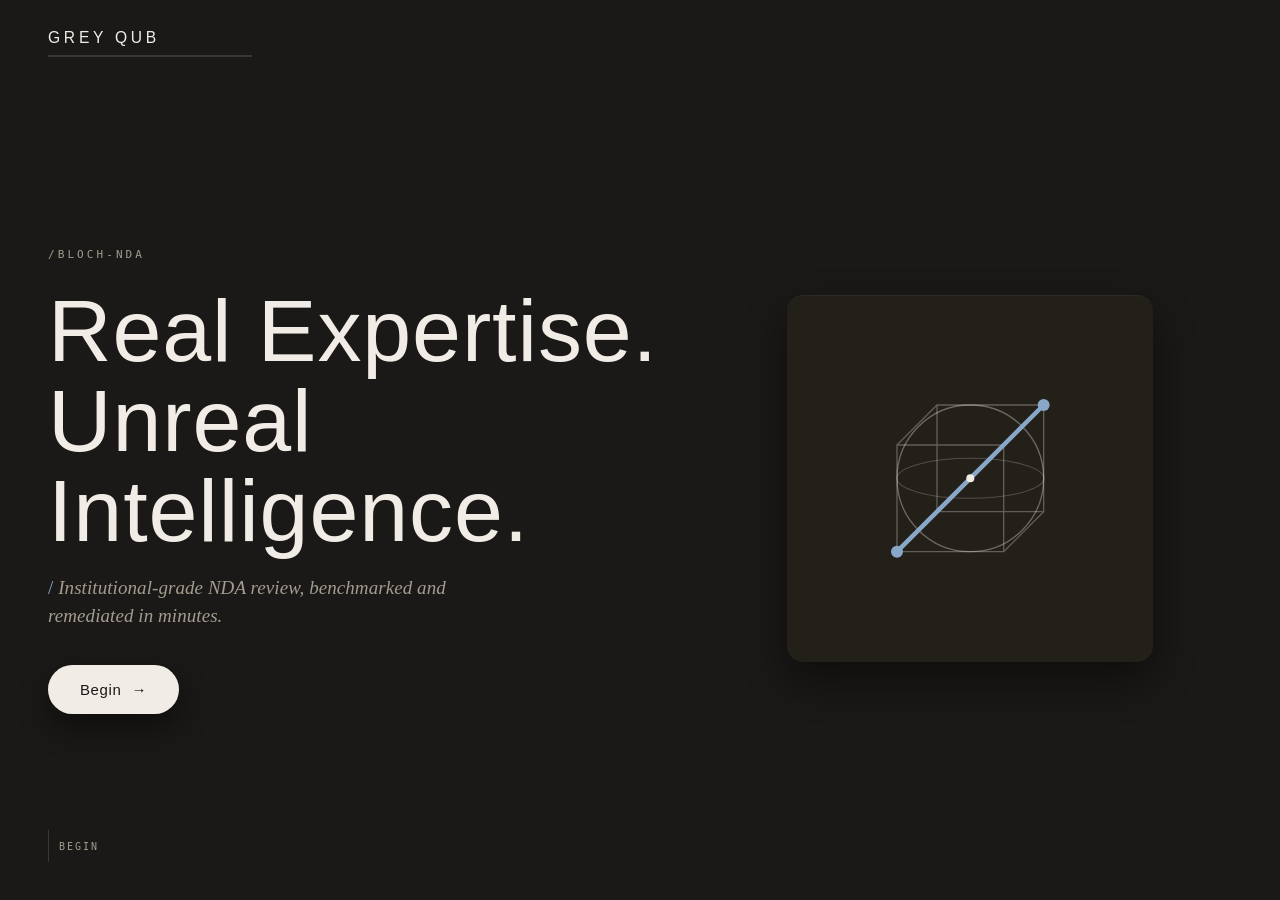
==== app/index.html @ 373a19e1 "Rebrand NDA analyzer to bloch-NDA and reskin in Grey Qub language Bring the former "Concordia NDA+" " ====
<!doctype html><html lang="en"><head><script>!function(){try{var t=localStorage.getItem("concordia-theme")||(window.matchMedia&&window.matchMedia("(prefers-color-scheme: dark)").matches?"dark":"light");document.documentElement.setAttribute("data-theme",t)}catch(e){document.documentElement.setAttribute("data-theme","light")}}()</script><meta charset="utf-8"/><meta name="viewport" content="width=device-width,initial-scale=1,viewport-fit=cover"/><meta name="theme-color" content="#f1ede6" id="themeColorMeta"/><link rel="icon" type="image/svg+xml" href="./assets/icon.svg"/><link rel="icon" type="image/png" sizes="32x32" href="./assets/icon-32.png"/><link rel="icon" type="image/png" sizes="16x16" href="./assets/icon-16.png"/><link rel="apple-touch-icon" sizes="180x180" href="./assets/icon-180.png"/><link rel="manifest" href="./manifest.json"/><meta name="description" content="bloch-NDA by Grey Qub — automated NDA intelligence benchmarked to institutional standards. Reviewed, analyzed and remediated in minutes."/><meta http-equiv="Content-Security-Policy" content=" default-src 'self'; script-src 'self' 'unsafe-inline'; style-src 'self' 'unsafe-inline' https://fonts.googleapis.com; font-src 'self' https://fonts.gstatic.com; connect-src 'self' http://127.0.0.1:8000 http://localhost:* https://concordia-nda-plus-production.up.railway.app; img-src 'self' data:; "><title>bloch-NDA — Grey Qub</title><link rel="preconnect" href="https://fonts.googleapis.com"><link rel="preconnect" href="https://fonts.gstatic.com" crossorigin><link href="https://fonts.googleapis.com/css2?family=Space+Grotesk:wght@300;400;500;700&family=Newsreader:ital,wght@0,300;0,400;1,400&family=IBM+Plex+Mono:wght@400;500&display=swap" rel="stylesheet"><script defer="defer" src="./static/js/main.8eb6d5e9.js"></script><link href="./static/css/main.a614cf0d.css" rel="stylesheet"><link href="./static/css/grey-qub.css" rel="stylesheet"><style>
/* ---- bloch-NDA splash — mirrors the Grey Qub landing hero ---- */
.gq-splash{position:fixed;inset:0;z-index:10000;display:flex;flex-direction:column;
  background:var(--color-bg);color:var(--color-text);isolation:isolate;
  transition:opacity .6s var(--ease,cubic-bezier(.16,.8,.24,1));overflow:hidden}
.gq-splash.hidden{opacity:0;pointer-events:none}
html.splash-skip .gq-splash{display:none}
.gq-splash-nav{display:flex;align-items:center;
  padding:calc(26px + env(safe-area-inset-top,0px)) 48px 0}
.gq-wordwrap{display:flex;flex-direction:column;gap:6px}
.gq-word{font-family:"Space Grotesk",sans-serif;font-weight:400;letter-spacing:.24em;font-size:15.6px;color:var(--color-text)}
.gq-wordline{position:relative;width:204px;height:1.5px;overflow:hidden;background:var(--color-border)}
.gq-wordline::after{content:'';position:absolute;top:0;left:-35%;width:35%;height:100%;
  background:linear-gradient(90deg,transparent,var(--sweep-color) 50%,transparent);animation:gq-sweep2 7s ease-in-out infinite}
@keyframes gq-sweep2{0%{left:-35%}65%{left:100%}100%{left:100%}}
.gq-splash-inner{flex:1;display:grid;grid-template-columns:1.1fr .9fr;align-items:center;gap:20px;
  padding:0 48px;max-width:1300px;width:100%;margin:0 auto;box-sizing:border-box}
.gq-eyebrow{font-family:"IBM Plex Mono",monospace;font-size:11px;letter-spacing:.28em;text-transform:uppercase;color:var(--color-text-muted)}
.gq-splash-title{font-family:"Space Grotesk",sans-serif;font-weight:300;
  font-size:clamp(42px,7vw,88px);line-height:1.02;letter-spacing:.01em;margin:22px 0 8px;color:var(--color-text);
  animation:gq-rise .9s var(--ease,cubic-bezier(.16,.8,.24,1)) both}
.gq-splash-tag{font-family:"Newsreader",serif;font-style:italic;font-size:19px;color:var(--color-text-muted);
  max-width:480px;margin:18px 0 34px;line-height:1.5;animation:gq-rise .9s var(--ease) 120ms both}
.gq-slash{color:var(--color-accent);font-style:normal}
.gq-splash-cta{display:inline-flex;align-items:center;gap:10px;cursor:pointer;
  font-family:"Space Grotesk",sans-serif;font-size:15px;letter-spacing:.04em;color:var(--color-bg);
  background:var(--color-text);padding:16px 32px;border-radius:100px;border:none;
  box-shadow:var(--shadow-md);transition:transform .3s var(--ease),background .3s var(--ease)}
.gq-splash-cta:hover{transform:translateY(-3px);background:var(--color-accent)}
.gq-splash-cta:focus-visible{outline:2px solid var(--color-accent);outline-offset:3px}
.gq-arrow{display:inline-block;transition:transform .3s var(--ease)}
.gq-splash-cta:hover .gq-arrow{transform:translateX(4px)}
.gq-splash-stage{position:relative;height:520px;display:flex;align-items:center;justify-content:center}
.gq-tile{width:min(70%,400px);aspect-ratio:1;border-radius:16px;background:var(--color-bg-soft);
  box-shadow:var(--shadow-out);display:flex;align-items:center;justify-content:center;padding:30px;
  animation:gq-float 7s ease-in-out infinite}
.gq-tile svg{width:100%;height:100%}
@keyframes gq-float{0%,100%{transform:translateY(0) rotate(0)}50%{transform:translateY(-14px) rotate(.4deg)}}
@keyframes gq-rise{from{opacity:0;transform:translateY(14px)}to{opacity:1;transform:translateY(0)}}
.gq-scrollcue{position:absolute;bottom:calc(38px + env(safe-area-inset-bottom,0px));left:48px;
  display:flex;align-items:center;gap:10px;font-family:"IBM Plex Mono",monospace;font-size:10px;letter-spacing:.2em;color:var(--color-text-muted)}
.gq-scrollcue .stem{width:1px;height:32px;background:var(--color-border);position:relative;overflow:hidden}
.gq-scrollcue .stem::after{content:'';position:absolute;top:-100%;left:0;width:100%;height:100%;background:var(--color-accent);animation:gq-drip 2.2s ease-in-out infinite}
@keyframes gq-drip{0%{top:-100%}60%{top:100%}100%{top:100%}}
@media (max-width:880px){
  .gq-splash-nav{padding-left:22px;padding-right:22px}
  .gq-splash-inner{grid-template-columns:1fr;padding:0 22px;gap:0}
  .gq-splash-stage{height:300px;order:-1;margin-top:8px}
  .gq-scrollcue{left:22px}
}
@media (prefers-reduced-motion:reduce){.gq-splash-title,.gq-splash-tag,.gq-splash-cta,.gq-tile,.gq-wordline::after,.gq-scrollcue .stem::after{animation:none}}
/* ---- initial loader (behind splash) ---- */
.initial-loader{position:fixed;top:50%;left:50%;transform:translate(-50%,-50%);text-align:center;color:var(--color-text-muted,#8b877e);font-family:"Space Grotesk",-apple-system,sans-serif}
.initial-loader .brand{font-size:22px;font-weight:300;letter-spacing:.18em;margin-bottom:22px;color:var(--color-text,#33322f)}
.initial-loader .brand span{color:var(--color-accent,#6f89a3)}
.initial-loader .spinner{width:30px;height:30px;border:2px solid var(--color-border,rgba(51,50,47,.14));border-top-color:var(--color-accent,#6f89a3);border-radius:50%;animation:spin .8s linear infinite;margin:0 auto}
@keyframes spin{to{transform:rotate(360deg)}}
</style></head><body><script>!function(){var s=!1;void 0!==window.concordiaAPI&&(s=!0);try{"1"===sessionStorage.getItem("concordia_splash_seen")&&(s=!0)}catch(s){}s&&document.documentElement.classList.add("splash-skip")}()</script>
<div class="gq-splash" id="splashScreen" role="dialog" aria-modal="true" aria-label="Welcome to bloch-NDA by Grey Qub">
  <div class="gq-splash-nav">
    <a class="gq-wordwrap" href="../index.html" style="text-decoration:none">
      <div class="gq-word">GREY QUB</div>
      <div class="gq-wordline" aria-hidden="true"></div>
    </a>
  </div>
  <div class="gq-splash-inner">
    <div class="gq-splash-copy">
      <span class="gq-eyebrow">/bloch-NDA</span>
      <h1 class="gq-splash-title">Real Expertise.<br>Unreal Intelligence.</h1>
      <p class="gq-splash-tag"><span class="gq-slash">/</span> Institutional-grade NDA review, benchmarked and remediated in minutes.</p>
      <button type="button" class="gq-splash-cta" id="splashBegin">Begin <span class="gq-arrow" aria-hidden="true">&rarr;</span></button>
    </div>
    <div class="gq-splash-stage">
      <div class="gq-tile">
        <svg viewBox="0 0 230 230" fill="none">
          <circle cx="115" cy="115" r="55" stroke="var(--color-text)" stroke-width="1" opacity="0.35"/>
          <ellipse cx="115" cy="115" rx="55" ry="15" stroke="var(--color-text)" stroke-width="0.8" opacity="0.22"/>
          <g stroke="var(--color-text)" stroke-width="1" opacity="0.3">
            <path d="M60 90 L140 90 L140 170 L60 170 Z"/>
            <path d="M90 60 L170 60 L170 140 L90 140 Z"/>
            <line x1="60" y1="90" x2="90" y2="60"/>
            <line x1="140" y1="90" x2="170" y2="60"/>
            <line x1="140" y1="170" x2="170" y2="140"/>
            <line x1="60" y1="170" x2="90" y2="140"/>
          </g>
          <line x1="60" y1="170" x2="170" y2="60" stroke="var(--color-accent)" stroke-width="3.4" stroke-linecap="round"/>
          <circle cx="60" cy="170" r="4.5" fill="var(--color-accent)"/>
          <circle cx="170" cy="60" r="4.5" fill="var(--color-accent)"/>
          <circle cx="115" cy="115" r="3" fill="var(--color-text)"/>
        </svg>
      </div>
    </div>
  </div>
  <div class="gq-scrollcue"><div class="stem"></div>BEGIN</div>
</div>
<noscript>You need to enable JavaScript to run bloch-NDA.</noscript><div id="root"><div class="initial-loader"><div class="brand">bloch-<span>NDA</span></div><div class="spinner"></div></div></div><script>function dismissSplash(){const e=document.getElementById("splashScreen");if(e&&!e.classList.contains("hidden")){e.classList.add("hidden"),e.setAttribute("aria-hidden","true");try{sessionStorage.setItem("concordia_splash_seen","1")}catch(e){}setTimeout(()=>{e.style.display="none"},650)}}document.documentElement.classList.contains("splash-skip")||(document.getElementById("splashBegin").addEventListener("click",dismissSplash),document.addEventListener("keydown",function(e){const s=document.getElementById("splashScreen");s&&!s.classList.contains("hidden")&&("Enter"!==e.key&&"Escape"!==e.key||(e.preventDefault(),dismissSplash()))}))</script></body></html>
---- app/static/css/main.a614cf0d.css ----
@import url(https://fonts.googleapis.com/css2?family=Archivo:wght@400;500;600;700&family=IBM+Plex+Mono:wght@400;500&family=Inter:wght@300;400;500;600;700&display=swap);@import url(https://fonts.googleapis.com/css2?family=Inter:wght@300;400;500;600;700&display=swap);:root{--color-primary:#6f89a3;--color-primary-dark:#5c748c;--color-primary-light:#8aa3bb;--color-cyan:#6f89a3;--color-cyan-dark:#5c748c;--color-cyan-light:#8aa3bb;--color-bg:#f8f9fa;--color-surface:#fff;--color-surface-light:#fff;--color-surface-hover:#f1f5f9;--color-text:#1a1a1a;--color-text-secondary:#64748b;--color-text-muted:#94a3b8;--color-success:#34c759;--color-warning:#f5a623;--color-error:var(--color-danger);--color-info:#6f89a3;--color-border:#e2e8f0;--color-border-light:#f1f5f9;--color-navy:#1a1d21;--color-purple:#6f89a3;--color-amber:#f5a623;--color-danger:var(--color-danger);--color-green:#34c759;--font-family:"Inter",-apple-system,BlinkMacSystemFont,system-ui,sans-serif;--font-heading:"Archivo","Inter",sans-serif;--font-mono:"IBM Plex Mono","Fira Code",monospace;--font-size-body:14px;--font-size-small:12px;--font-size-header:18px;--font-size-title:24px;--line-height:1.5;--font-weight-regular:400;--font-weight-semibold:600;--font-weight-bold:700;--space-xs:4px;--space-sm:8px;--space-md:16px;--space-lg:24px;--space-xl:32px;--radius-sm:6px;--radius-md:10px;--radius-lg:16px;--shadow-sm:0 1px 2px #0000000f;--shadow-md:0 4px 6px #00000014;--shadow-lg:0 10px 20px #0000001a;--transition-fast:150ms ease;--transition-normal:250ms ease;--header-height:56px;--severity-critical-bg:#e74c3c14;--severity-critical:var(--color-danger);--severity-high-bg:#f5a62314;--severity-high:#f5a623;--severity-medium-bg:#6f89a314;--severity-medium:#6f89a3;--severity-low-bg:#6f89a314;--severity-low:#6f89a3;--scrollbar-track:#0000;--scrollbar-thumb:#cbd5e1;--scrollbar-thumb-hover:#94a3b8}*,:after,:before{box-sizing:border-box;margin:0;padding:0}#root,body,html{height:100%;overflow:hidden;width:100%}body{-webkit-font-smoothing:antialiased;-moz-osx-font-smoothing:grayscale;background-color:var(--color-bg);color:var(--color-text);font-family:var(--font-family);font-size:14px;font-weight:300;line-height:1.5}.concordia-app{display:flex;flex-direction:column;height:100vh;overflow:hidden}.error-banner{background:linear-gradient(90deg,#ff475726,#ff47570d);border-bottom:1px solid #ff47574d;color:var(--color-error);flex-shrink:0;font-size:13px;justify-content:space-between;padding:var(--space-sm) var(--space-lg)}.error-banner,.error-content{align-items:center;display:flex}.error-content{gap:var(--space-sm)}.error-content strong,.error-dismiss{color:var(--color-error)}.error-dismiss{background:#0000;border:none;cursor:pointer;font-size:20px;opacity:.7;padding:0 var(--space-sm);transition:opacity var(--transition-fast)}.error-dismiss:hover{opacity:1}.warning-text{color:var(--color-warning)!important;font-size:12px;margin-top:var(--space-md)}.warning-text code{background:var(--color-surface);border-radius:3px;font-family:var(--font-mono);font-size:11px;padding:2px 6px}.no-guidance{color:var(--color-text-muted);font-style:italic}.app-header{background:linear-gradient(180deg,var(--color-surface) 0,var(--color-bg) 100%);border-bottom:1px solid var(--color-border);display:flex;flex-shrink:0;gap:var(--space-lg);height:var(--header-height);padding:0 var(--space-lg)}.app-header,.btn{align-items:center}.btn{border:none;border-radius:var(--radius-md);cursor:pointer;display:inline-flex;font-family:var(--font-family);font-size:13px;font-weight:400;gap:var(--space-sm);padding:var(--space-sm) var(--space-md);transition:all var(--transition-fast);white-space:nowrap}.btn:disabled{cursor:not-allowed;opacity:.5}.btn-primary{background:linear-gradient(135deg,var(--color-primary) 0,var(--color-primary-dark) 100%);color:var(--color-bg)}.btn-primary:hover:not(:disabled){background:linear-gradient(135deg,var(--color-primary-light) 0,var(--color-primary) 100%);box-shadow:0 4px 12px #89a8c94d;transform:translateY(-1px)}.btn-secondary{background:var(--color-surface);border:1px solid var(--color-border);color:var(--color-text)}.btn-secondary:hover:not(:disabled){background:var(--color-surface-light);border-color:var(--color-border-light)}.btn-ghost{background:#0000;border:1px solid var(--color-border);color:var(--color-text-secondary)}.btn-ghost:hover:not(:disabled){background:var(--color-surface);color:var(--color-text)}.btn-small{font-size:12px;padding:var(--space-xs) var(--space-sm)}.spinner{animation:spin .8s linear infinite;border:2px solid #0000;border-radius:50%;border-top-color:initial;height:14px;width:14px}@keyframes spin{to{transform:rotate(1turn)}}.app-main{position:relative}.app-main,.document-panel{display:flex;flex:1 1;overflow:hidden}.document-panel{flex-direction:column;transition:margin-right var(--transition-normal)}.empty-state{align-items:center;color:var(--color-text-muted);display:flex;flex:1 1;flex-direction:column;gap:var(--space-md);justify-content:center}.empty-state svg{opacity:.3}.empty-state h2{color:var(--color-text-secondary);font-size:20px;font-weight:400}.empty-state p{font-size:14px}.document-container{display:flex;flex:1 1;flex-direction:column;overflow:hidden}.document-header{background:var(--color-surface);border-bottom:1px solid var(--color-border);gap:var(--space-sm);padding:var(--space-sm) var(--space-md)}.file-name{color:var(--color-text-secondary);font-size:13px;font-weight:400}.document-content h1,.document-content h2,.document-content h3{color:var(--color-text);margin-bottom:.5em;margin-top:1.5em}.document-content h1{font-size:1.5em;font-weight:400}.document-content h2{font-size:1.25em;font-weight:400}.document-content h3{font-size:1.1em;font-weight:400}.document-content p{margin-bottom:1em;text-align:justify}.document-content table{border-collapse:collapse;margin:1em 0;width:100%}.document-content td,.document-content th{border:1px solid var(--color-border);padding:var(--space-sm);text-align:left}.document-content th{background:var(--color-surface)}.resize-handle{background:#0000;bottom:0;cursor:col-resize;position:absolute;top:0;transition:background var(--transition-fast);width:4px;z-index:10}.resize-handle:active,.resize-handle:hover{background:var(--color-primary)}.analysis-sidebar{background:var(--color-surface);border-left:1px solid var(--color-border);bottom:0;display:flex;flex-direction:column;overflow:hidden;position:absolute;right:0;top:0}.sidebar-header{align-items:center;border-bottom:1px solid var(--color-border);display:flex;justify-content:space-between;padding:var(--space-md)}.sidebar-header h2{color:var(--color-text);font-size:16px;font-weight:400}.flag-count{background:var(--color-bg);border-radius:var(--radius-sm);color:var(--color-text-muted);font-size:12px;padding:var(--space-xs) var(--space-sm)}.provision-list{flex:1 1;overflow-y:auto;padding:var(--space-md);scroll-behavior:smooth}.provision-card{background:var(--color-bg);border:1px solid var(--color-border);border-radius:var(--radius-md);cursor:pointer;margin-bottom:12px;padding:var(--space-md);transition:all var(--transition-fast)}.provision-card:last-child{margin-bottom:0}.provision-card:hover{border-color:var(--color-border-light);box-shadow:0 1px 4px #0000001a}.provision-card.selected{border-color:var(--color-primary);box-shadow:0 0 0 1px var(--color-primary),0 2px 8px #89a8c926}.provision-card.has-decision{border-left-width:3px}.provision-card.absent{border-left:3px solid #3b82f6}.provision-card.absent.selected{border-left-width:4px}.absent-icon{align-items:center;display:inline-flex;flex-shrink:0;margin-top:2px}.severity-badge.missing-badge{letter-spacing:.02em;white-space:nowrap}.proposed-location-section .proposed-location{color:var(--color-text-secondary);font-size:.95em;font-style:italic;margin:var(--space-xs) 0 0 0}.card-header{align-items:flex-start;display:flex;gap:var(--space-sm);margin-bottom:var(--space-sm)}.card-number{align-items:center;border:2px solid var(--color-border);border-radius:var(--radius-sm);color:var(--color-text);display:flex;flex-shrink:0;font-size:12px;font-weight:500;height:24px;justify-content:center;width:24px}.card-title{flex:1 1;min-width:0}.provision-id{color:var(--color-text-muted);display:block;font-size:10px;letter-spacing:1px;text-transform:uppercase}.provision-name{color:var(--color-text);display:block;font-size:14px;font-weight:400;line-height:1.3}.severity-badge{border-radius:var(--radius-sm);color:var(--color-bg);flex-shrink:0;font-size:10px;font-weight:500;letter-spacing:.5px;padding:2px 8px;text-transform:uppercase}.card-rationale{color:var(--color-text-secondary);font-size:13px;line-height:1.4;margin-bottom:var(--space-md)}.pill{background:#0000;border:1px solid var(--color-border);border-radius:20px;color:var(--color-text-muted);cursor:pointer;font-family:var(--font-family);font-size:11px;font-weight:500;padding:var(--space-xs) var(--space-sm);transition:all var(--transition-fast)}.pill:hover{background:#0000;border-color:var(--color-text-muted);color:var(--color-text)}.pill.active{background-color:var(--color-accent-muted,#89a8c926)!important;border-color:var(--color-accent,var(--color-cyan))!important;color:var(--color-accent,var(--color-cyan))!important;font-weight:600}.card-details{border-top:1px solid var(--color-border);margin-top:var(--space-md);padding-top:var(--space-md)}.detail-section{margin-bottom:var(--space-md)}.detail-section h4{color:var(--color-text-muted);font-size:11px;font-weight:500;letter-spacing:1px;margin-bottom:var(--space-xs);text-transform:uppercase}.detail-section blockquote{background:var(--color-surface);border-left:3px solid var(--color-border);border-radius:0 var(--radius-sm) var(--radius-sm) 0;color:var(--color-text-secondary);font-size:13px;font-style:italic;padding:var(--space-sm) var(--space-md)}.detail-section ul{padding-left:var(--space-lg)}.detail-section li{color:var(--color-text-secondary);font-size:13px;margin-bottom:var(--space-xs)}.custom-textarea{background:var(--color-surface);border:1px solid var(--color-border);border-radius:4px;box-sizing:border-box;color:var(--color-text);font-family:var(--font-mono,"Menlo","Consolas",monospace);font-size:13px;line-height:1.5;min-height:120px;padding:var(--space-sm);resize:vertical;width:100%}.custom-textarea:focus{border-color:var(--color-primary);box-shadow:0 0 0 2px #6f89a333;outline:none}.decision-content h4{color:var(--color-primary)}.no-issues{align-items:center;display:flex;flex-direction:column;justify-content:center;padding:var(--space-xl);text-align:center}.no-issues h3{color:var(--color-success);font-size:16px;font-weight:400;margin-top:var(--space-md)}.no-issues p{color:var(--color-text-muted);font-size:13px}.analysis-metadata{background:var(--color-bg);border-top:1px solid var(--color-border);color:var(--color-text-muted);display:flex;flex-direction:column;font-size:11px;gap:var(--space-xs);padding:var(--space-md)}.modal-overlay{align-items:center;background:#000000b3;display:flex;inset:0;justify-content:center;padding:var(--space-xl);position:fixed;z-index:100}.modal-content{background:var(--color-surface);border-radius:var(--radius-lg);box-shadow:var(--shadow-lg);display:flex;flex-direction:column;max-height:80vh;max-width:700px;overflow:hidden;width:100%}.modal-header{align-items:center;border-bottom:1px solid var(--color-border);display:flex;justify-content:space-between;padding:var(--space-md) var(--space-lg)}.modal-header h2{color:var(--color-primary);font-size:18px;font-weight:400}.btn-close{align-items:center;background:#0000;border:none;border-radius:var(--radius-sm);color:var(--color-text-muted);cursor:pointer;display:flex;font-size:24px;height:32px;justify-content:center;transition:all var(--transition-fast);width:32px}.btn-close:hover{background:var(--color-bg);color:var(--color-text)}.modal-body{flex:1 1;overflow-y:auto;padding:var(--space-lg)}.modal-body section{margin-bottom:var(--space-lg)}.modal-body section:last-child{margin-bottom:0}.modal-body h3{color:var(--color-text-muted);font-size:13px;font-weight:500;letter-spacing:1px;margin-bottom:var(--space-sm);text-transform:uppercase}.modal-body p{color:var(--color-text-secondary);font-size:14px;line-height:1.6}.attorney-notes p{margin-bottom:var(--space-sm)}.modal-footer{border-top:1px solid var(--color-border);display:flex;justify-content:flex-end;padding:var(--space-md) var(--space-lg)}::-webkit-scrollbar{height:8px;width:8px}::-webkit-scrollbar-track{background:var(--color-bg)}::-webkit-scrollbar-thumb{background:var(--color-surface-light);border-radius:4px}::-webkit-scrollbar-thumb:hover{background:var(--color-border-light)}.sr-only{clip:rect(0,0,0,0);border:0;height:1px;margin:-1px;overflow:hidden;padding:0;position:absolute;white-space:nowrap;width:1px}[data-theme=dark]{--color-bg:#1a1a1a;--color-surface:#2a2a2a;--color-surface-light:#3a3a3a;--color-surface-hover:#333;--color-surface-elevated:#3a3a3a;--color-border:#404040;--color-border-light:var(--color-border);--color-border-subtle:#333;--color-text:#f0f0f0;--color-text-secondary:var(--color-text-secondary);--color-text-muted:#a0a0a0;--color-text-subtle:#707070;--color-primary:var(--color-cyan);--color-accent:var(--color-cyan);--color-accent-hover:#9fbad6;--color-accent-muted:#89a8c926;--color-error:#ef4444;--color-warning:#f59e0b;--color-success:#22c55e;--color-info:#3b82f6;--severity-high:#ef4444;--severity-high-bg:#ef44441f;--severity-medium:#f59e0b;--severity-medium-bg:#f59e0b1f;--severity-low:#22c55e;--severity-low-bg:#22c55e1f;--doc-bg:#fff;--doc-text:#1a1a1a;--scrollbar-track:#2a2a2a;--scrollbar-thumb:#505050;--scrollbar-thumb-hover:#606060}[data-theme=light]{--color-bg:#fff;--color-surface:#f5f5f5;--color-surface-light:#fafafa;--color-surface-hover:#ebebeb;--color-surface-elevated:#fff;--color-border:#e0e0e0;--color-border-light:#eee;--color-border-subtle:#ebebeb;--color-text:#1a1a1a;--color-text-secondary:#333;--color-text-muted:var(--color-text-secondary);--color-text-subtle:var(--color-text-muted);--color-primary:var(--color-cyan-dark);--color-accent:var(--color-cyan-dark);--color-accent-hover:#4f6577;--color-accent-muted:#5c748c1f;--color-error:#dc2626;--color-warning:#d97706;--color-success:#16a34a;--color-info:#2563eb;--severity-high:#dc2626;--severity-high-bg:#dc262614;--severity-medium:#d97706;--severity-medium-bg:#d9770614;--severity-low:#16a34a;--severity-low-bg:#16a34a14;--doc-bg:#fff;--doc-text:#1a1a1a;--scrollbar-track:#f0f0f0;--scrollbar-thumb:silver;--scrollbar-thumb-hover:#a0a0a0}.theme-toggle{align-items:center;background-color:var(--color-surface);border:1px solid var(--color-border);border-radius:var(--radius-md,8px);color:var(--color-text-muted);cursor:pointer;display:flex;height:36px;justify-content:center;padding:0;transition:all .15s ease;width:36px}.theme-toggle:hover{background-color:var(--color-surface-hover);border-color:var(--color-accent,var(--color-primary));color:var(--color-text)}.theme-toggle:focus{box-shadow:0 0 0 2px var(--color-accent-muted,#89a8c94d);outline:none}.theme-toggle svg{height:18px;width:18px}.empty-state:hover{background-color:var(--color-surface)}.empty-state.drag-over{background-color:var(--color-accent-muted,#89a8c926);border:2px dashed var(--color-accent,var(--color-primary))}.empty-hint{color:var(--color-text-muted);font-size:12px;margin:0;margin-top:var(--space-sm,8px)}.header-brand{background-color:initial;border:1px solid var(--color-border);border-radius:var(--radius-md,8px);gap:8px;padding:6px 12px}.brand-nda{color:var(--color-text);font-family:var(--font-family);font-size:20px;font-weight:var(--font-weight-bold,700);letter-spacing:-.5px}.brand-separator{background-color:var(--color-border);height:18px;width:1px}.brand-concordia{color:var(--color-text-muted);font-family:var(--font-family);font-size:16px;font-weight:var(--font-weight-regular,400);letter-spacing:1.5px;text-transform:lowercase}.header-actions{flex:1 1;justify-content:center}.header-actions,.header-file-info{display:flex;gap:var(--space-sm,8px)}.header-file-info{align-items:center;background-color:initial;border:1px solid var(--color-border);border-radius:var(--radius-md,8px);margin-left:auto;padding:6px 12px}.header-file-name{color:var(--color-text);font-size:var(--font-size-small,12px);font-weight:var(--font-weight-semibold,600);max-width:200px;overflow:hidden;text-overflow:ellipsis;white-space:nowrap}.header-folder-btn{align-items:center;background-color:initial;border:1px solid var(--color-border);border-radius:var(--radius-sm,4px);color:var(--color-text-muted);cursor:pointer;display:flex;height:24px;justify-content:center;margin-left:4px;padding:0;transition:all .15s ease;width:24px}.header-folder-btn:hover{background-color:initial;border-color:var(--color-accent,var(--color-cyan));color:var(--color-accent,var(--color-cyan))}.decision-pills{display:flex;flex-wrap:wrap;gap:4px}.provision-highlight{background-color:#89a8c940;border-bottom:2px solid var(--color-cyan);padding:2px 0;transition:background-color .3s ease}.provision-highlight.pulse{animation:highlight-pulse 1.5s ease-out}[data-theme=light] .provision-highlight{background-color:#5c748c33;border-bottom-color:var(--color-cyan-dark)}[data-theme=light] .provision-highlight.pulse{animation:highlight-pulse-light 1.5s ease-out}@keyframes highlight-pulse-light{0%{background-color:#5c748c66;box-shadow:0 0 8px #5c748c80}to{background-color:#5c748c33;box-shadow:none}}.gpt-badge{align-items:center;background:#7bed9f26;border:1px solid #7bed9f4d;border-radius:4px;color:var(--color-success);display:inline-flex;font-size:10px;font-weight:600;gap:4px;letter-spacing:.5px;margin-left:8px;padding:2px 6px;text-transform:uppercase}.gpt-issue-note{background:#89a8c91a;border-left:3px solid var(--accent-cyan);border-radius:0 4px 4px 0;color:var(--text-secondary);font-size:12px;margin-top:8px;padding:8px 12px}.gpt-issue-note strong{color:var(--accent-cyan)}.conflicts-section{background:linear-gradient(135deg,#3d2d1d,#2d2d2d);border:2px solid var(--color-amber);border-radius:8px;margin-bottom:20px;padding:15px}.conflicts-header{align-items:center;display:flex;justify-content:space-between;margin-bottom:10px}.conflicts-header h3{color:var(--color-amber);font-size:16px;margin:0}.conflicts-count{background:var(--color-amber);border-radius:12px;color:#1e1e1e;font-weight:700;padding:4px 12px}.conflict-card{background:#2d2d2d;border:2px solid var(--color-amber);border-radius:8px;margin:12px 0;padding:15px}.conflict-header{align-items:center;border-bottom:1px solid #444;display:flex;gap:10px;margin-bottom:15px;padding-bottom:10px}.conflict-icon{font-size:24px}.conflict-title{color:var(--color-amber);flex-grow:1;font-weight:700}.confidence-badge{border-radius:4px;color:#fff;font-size:10px;padding:4px 10px;text-transform:uppercase}.conflict-comparison{display:grid;gap:12px;grid-template-columns:1fr 1fr;margin-bottom:15px}.gpt-says,.yaml-says{background:#1e1e1e;border-radius:6px;padding:12px}.yaml-says{border-left:4px solid var(--color-cyan)}.yaml-says strong{color:var(--color-cyan);display:block;margin-bottom:6px}.gpt-says{border-left:4px solid var(--color-success)}.gpt-says strong{color:var(--color-success);display:block;margin-bottom:6px}.gpt-recommendation{background:linear-gradient(135deg,#1a3a1a,#1e2e1e);border:1px solid var(--color-success);border-radius:6px;margin-bottom:15px;padding:12px}.gpt-recommendation strong{color:var(--color-success);display:block;margin-bottom:8px}.conflict-actions{border-top:1px solid #444;display:flex;gap:10px;padding-top:12px}.conflict-actions button{border:none;border-radius:6px;cursor:pointer;flex:1 1;font-weight:600;padding:10px 12px}.btn-accept-gpt{color:#fff}.btn-accept-gpt,.btn-accept-gpt:hover{background:var(--color-success)}.btn-keep-yaml{background:var(--color-cyan);color:#fff}.btn-keep-yaml:hover{background:#5dade2}.btn-manual{background:var(--color-text-muted);color:#fff}.btn-manual:hover{background:#95a5a6}.conflict-card.in-review{border-color:var(--color-purple)}.apply-section{background:var(--bg-secondary,#1e1e1e);border-top:1px solid var(--border-color,#3a3a3a);margin-top:16px;padding:16px}.apply-progress{color:var(--text-secondary,#b0b0b0);font-size:13px;margin-bottom:12px;text-align:center}.apply-progress strong,.btn-apply{font-weight:600}.btn-apply{align-items:center;border-radius:6px;cursor:pointer;display:flex;font-size:14px;gap:8px;justify-content:center;padding:12px 16px;transition:all .2s ease;width:100%}.btn-apply.ready{background:linear-gradient(135deg,var(--color-cyan) 0,#4aa3b5 100%);border:none;color:#1a1a1a}.btn-apply.ready:hover:not(:disabled){box-shadow:0 4px 12px #89a8c94d;transform:translateY(-1px)}.btn-apply.disabled{background:var(--bg-tertiary,#2a2a2a);border:1px dashed var(--border-color,#3a3a3a);color:var(--text-disabled,#666);cursor:not-allowed}.btn-apply:disabled{cursor:not-allowed;opacity:.7;transform:none}.btn-apply .spinner{animation:spin 1s linear infinite;border:2px solid;border-radius:50%;border-top:2px solid #0000;height:16px;width:16px}.apply-result{border-radius:6px;font-size:13px;margin-top:12px;padding:12px}.apply-result.ok{background:#7bed9f1a;border:1px solid #7bed9f4d}.apply-result.fallback,.apply-result.warning{background:#ffa5021a;border:1px solid #ffa5024d}.apply-result.error{background:#ff47571a;border:1px solid #ff47574d}.result-header{font-weight:600;margin-bottom:4px}.result-header.success{color:var(--color-success)}.result-header.warning{color:var(--color-warning)}.result-summary{color:var(--text-secondary,#b0b0b0);line-height:1.4}.final-check-note{color:var(--text-tertiary,#888);font-size:12px;font-style:italic;margin-top:8px}.minimum-fix-preview{background:#ffa5020d;border-left:3px solid var(--color-warning);margin-left:-12px;padding-left:12px}.minimum-fix-text{background:#ffa5021a;border-color:#ffa5024d;font-style:italic}.fix-changes{color:var(--text-secondary,#b0b0b0);font-size:12px;margin-top:8px}[data-theme=light] .apply-section{background:#f5f5f5;border-top-color:#e0e0e0}[data-theme=light] .btn-apply.disabled{background:#e8e8e8;border-color:#ddd;color:#999}[data-theme=light] .apply-result.ok{background:#2e7d321a;border-color:#2e7d324d}[data-theme=light] .result-header.success{color:#2e7d32}[data-theme=light] .minimum-fix-preview{background:#e651000d}[data-theme=light] .minimum-fix-text{background:#e651001a;border-color:#e651004d}.concordia-app{font-family:Inter,-apple-system,BlinkMacSystemFont,Segoe UI,Roboto,Oxygen,Ubuntu,sans-serif}.header-brand{font-family:Josefin Sans,sans-serif}.analysis-metadata,.analysis-sidebar,.apply-section,.btn,.card-details,.card-rationale,.conflict-card,.document-container,.document-content,.error-banner,.modal-body,.modal-content,.modal-header,.modified-document,.pill,.provision-card,.sidebar-header,button{font-family:Inter,sans-serif}.modified-document-badge{align-items:center;background:#89a8c926;border:1px solid #89a8c94d;border-radius:20px;color:var(--color-cyan);display:inline-flex;font-size:12px;font-weight:500;gap:8px;margin-bottom:24px;padding:8px 14px}.doc-section{margin-bottom:16px}.doc-section-header{border-bottom:1px solid var(--border-color,#3a3a3a);color:var(--text-primary,#e0e0e0);font-size:15px;font-weight:600;margin-bottom:12px;margin-top:24px;padding-bottom:6px}.doc-agreement-start{margin:24px 0;text-align:center}.doc-signature-block{border-top:2px solid var(--border-color,#3a3a3a);font-size:14px;margin-top:32px;padding-top:16px;white-space:pre-line}.btn-view-toggle{align-items:center;border-radius:6px;cursor:pointer;display:flex;font-size:13px;font-weight:500;gap:8px;justify-content:center;margin-top:12px;padding:10px 14px;transition:all .2s ease;width:100%}.btn-view-toggle.original{background:#89a8c91a;border:1px solid #89a8c94d;color:var(--color-cyan)}.btn-view-toggle.original:hover{background:#89a8c933}.btn-view-toggle.modified{background:#ffa5021a;border:1px solid #ffa5024d;color:var(--color-warning)}.btn-view-toggle.modified:hover{background:#ffa50233}.change-log-summary{background:var(--bg-tertiary,#252525);border:1px solid var(--border-color,#3a3a3a);border-radius:8px;margin-top:32px;padding:16px}.change-log-summary h4{color:var(--text-primary,#e0e0e0);font-size:13px;font-weight:600;letter-spacing:.5px;margin-bottom:12px;text-transform:uppercase}.change-log-summary ul{list-style:none;margin:0;padding:0}.change-item{border-bottom:1px solid var(--border-color,#3a3a3a);color:var(--text-secondary,#b0b0b0);font-size:12px;padding:6px 0}.change-item:last-child{border-bottom:none}.change-item strong{color:var(--text-primary,#e0e0e0);font-weight:600}.change-item.change-replaced strong{color:var(--color-warning)}.change-item.change-generated strong{color:var(--color-cyan)}.change-item.change-accepted strong{color:var(--color-success)}.synthesis-note{color:var(--text-tertiary,#888);font-style:italic}[data-theme=light] .modified-document-badge{background:#0089a31a;border-color:#0089a34d;color:#0089a3}[data-theme=light] .doc-section-header,[data-theme=light] .doc-title{color:#222}[data-theme=light] .doc-recital{color:#555}[data-theme=light] .change-log-summary{background:#f0f0f0;border-color:#ddd}[data-theme=light] .change-item{border-bottom-color:#ddd;color:#555}[data-theme=light] .change-item strong{color:#222}[data-theme=light] .btn-view-toggle.original{background:#0089a31a;border-color:#0089a34d;color:#0089a3}[data-theme=light] .btn-view-toggle.modified{background:#e651001a;border-color:#e651004d;color:#e65100}[data-theme=light] .modified-document-content div,[data-theme=light] .modified-document-content p,[data-theme=light] .modified-document-content span{color:#1a1a1a!important}.modified-document{flex:1 1;min-height:0;overflow-x:hidden;overflow-y:auto}.document-container{background:var(--color-bg,#1a1a1a);padding:24px}[data-theme=light] .document-container{background:#e8e8e8}.document-viewer{flex:1 1;min-height:0;overflow-y:auto;padding:0 24px 24px}.document-content{background:#fff;border-radius:6px;box-shadow:0 2px 12px #00000026;color:#1e1e1e;font-family:Inter,-apple-system,BlinkMacSystemFont,sans-serif;font-size:14px;font-weight:400;line-height:1.7;margin:0 auto;max-width:800px;padding:48px}[data-theme=light] .document-content{border:1px solid #e0e0e0;box-shadow:0 1px 8px #00000014}.doc-title,.document-content h1{border-bottom:1px solid #e0e0e0;color:#1a1a1a;font-family:Inter,sans-serif;font-size:18px;font-weight:600;letter-spacing:1.5px;margin:0 0 32px;padding-bottom:16px;text-align:center;text-transform:uppercase}.doc-definitions-header,.doc-section-header,.document-content h2,.document-content h3{color:#333;font-family:Inter,sans-serif;font-size:13px;font-weight:600;letter-spacing:.5px;margin:28px 0 12px;text-transform:uppercase}.doc-numbered,.document-content .numbered{margin:16px 0;padding-left:0;text-indent:0}.doc-recital{color:var(--color-border);font-style:italic;margin:12px 0;padding-left:0}.doc-definition-item{font-size:14px;margin:8px 0;padding-left:20px}.doc-paragraph,.document-content p{margin:14px 0;orphans:3;text-align:left;widows:3}.modified-document{background:var(--color-bg,#1a1a1a);padding:24px}[data-theme=light] .modified-document{background:#e8e8e8;border-color:#e0e0e0}.modified-document-content{background:#fff;border-radius:6px;box-shadow:0 2px 12px #00000026;color:#1e1e1e!important;font-family:Inter,-apple-system,BlinkMacSystemFont,sans-serif;font-size:14px;line-height:1.7;margin:0 auto;max-width:800px;padding:48px}[data-theme=light] .modified-document-content{border:1px solid #e0e0e0;box-shadow:0 1px 8px #00000014;color:#1e1e1e!important}.modified-document-content .doc-definitions-header,.modified-document-content .doc-section-header,.modified-document-content h2,.modified-document-content h3,[data-theme=light] .modified-document-content .doc-definitions-header,[data-theme=light] .modified-document-content .doc-section-header{color:#333!important}.document-viewer::-webkit-scrollbar,.modified-document::-webkit-scrollbar{width:6px}.document-viewer::-webkit-scrollbar-track,.modified-document::-webkit-scrollbar-track{background:#0000}.document-viewer::-webkit-scrollbar-thumb,.modified-document::-webkit-scrollbar-thumb{background:#0003;border-radius:3px}.document-viewer::-webkit-scrollbar-thumb:hover,.modified-document::-webkit-scrollbar-thumb:hover{background:#00000059}[data-theme=light] .document-viewer::-webkit-scrollbar-thumb,[data-theme=light] .modified-document::-webkit-scrollbar-thumb{background:#00000026}.document-content{background:#fff!important}.document-content,.document-content div,.document-content li,.document-content p,.document-content span{color:#1e1e1e!important}.document-content h1,.document-content h2,.document-content h3,.document-content h4{color:#1a1a1a!important}.view-mode-badge{align-items:center;border-radius:12px;display:inline-flex;font-size:12px;font-weight:500;gap:6px;margin-left:12px;padding:4px 12px;transition:all .2s ease}.view-mode-badge.original{background:#fb923c26;border:1px solid #fb923c4d;color:#fb923c}.view-mode-badge.modified{background:#89a8c926;border:1px solid #89a8c94d;color:var(--color-cyan)}[data-theme=light] .view-mode-badge.original{background:#ea580c1a;border-color:#ea580c4d;color:#ea580c}[data-theme=light] .view-mode-badge.modified{background:#5c748c1a;border-color:#5c748c4d;color:var(--color-cyan-dark)}.header-brand{align-items:center;display:flex}.brand-nda,.brand-plus{align-items:center;display:inline-flex}.brand-plus{color:var(--color-accent,var(--color-cyan));font-size:20px;font-weight:700;line-height:1;margin-left:1px}.sidebar-title-row{align-items:center;display:flex;gap:10px}.tribars-loader{align-items:center;display:inline-flex;gap:2px;height:14px;vertical-align:middle}.tribars-loader .bar{animation:tribars-pulse 1.2s ease-in-out infinite;background:currentColor;border-radius:1px;height:100%;opacity:.25;transform:skewX(-18deg);width:3px}.tribars-loader .bar:first-child{animation-delay:0s}.tribars-loader .bar:nth-child(2){animation-delay:.2s}.tribars-loader .bar:nth-child(3){animation-delay:.4s}@keyframes tribars-pulse{0%,to{opacity:.25;transform:skewX(-18deg) scaleY(.85)}50%{opacity:1;transform:skewX(-18deg) scaleY(1)}}.tribars-loader.large{gap:3px;height:20px}.tribars-loader.large .bar{width:4px}.status-tribars{align-items:center;display:inline-flex;margin-left:8px}.status-tribars .tribars-loader{height:12px}.status-tribars .tribars-loader .bar{width:2.5px}.status-tribars.connected .tribars-loader .bar{animation:tribars-status-pulse 2s ease-in-out infinite;background:var(--color-accent,var(--color-cyan))}.status-tribars.connected .tribars-loader .bar:first-child{animation-delay:0s}.status-tribars.connected .tribars-loader .bar:nth-child(2){animation-delay:.3s}.status-tribars.connected .tribars-loader .bar:nth-child(3){animation-delay:.6s}@keyframes tribars-status-pulse{0%,to{opacity:.5}50%{opacity:1}}.status-tribars.checking .tribars-loader .bar{animation:tribars-pulse .8s ease-in-out infinite;background:#f59e0b}.status-tribars.disconnected .tribars-loader .bar,.status-tribars.error .tribars-loader .bar{animation:tribars-error-glow 1s ease-in-out infinite;background:#ef4444}@keyframes tribars-error-glow{0%,to{filter:drop-shadow(0 0 2px rgba(239,68,68,.3));opacity:.6}50%{filter:drop-shadow(0 0 6px rgba(239,68,68,.8));opacity:1}}.sidebar-tribars-accent:hover .bar{animation:tribars-pulse 1.2s ease-in-out infinite!important;opacity:1!important}.sidebar-tribars-accent:hover .bar:first-child{animation-delay:0s!important}.sidebar-tribars-accent:hover .bar:nth-child(2){animation-delay:.2s!important}.sidebar-tribars-accent:hover .bar:nth-child(3){animation-delay:.4s!important}[data-theme=light] .status-tribars.connected .tribars-loader .bar{background:var(--color-cyan-dark)}[data-theme=light] .sidebar-tribars-accent .bar{background:var(--color-cyan-dark)!important}.sidebar-tribars-accent{gap:4px!important}.status-tribars .tribars-loader{gap:2.5px}.sidebar-tribars-accent.tribars-loader{align-items:stretch!important;gap:3px!important;height:18px!important}.sidebar-tribars-accent.tribars-loader .bar{animation:none!important;background:var(--color-accent,var(--color-cyan))!important;flex-grow:0!important;flex-shrink:0!important;max-width:4px!important;min-width:4px!important;opacity:.9!important;transform:skewX(-15deg)!important;width:4px!important}.document-setup-overlay{align-items:center;background:var(--color-bg);bottom:0;display:flex;justify-content:center;left:0;padding:var(--space-lg);position:fixed;right:0;top:0;z-index:100}.document-setup-container{background:var(--color-surface);border:1px solid var(--color-border);border-radius:var(--radius-lg);box-shadow:var(--shadow-lg);max-height:90vh;max-width:680px;overflow-y:auto;width:100%}.document-setup-header{align-items:center;border-bottom:1px solid var(--color-border);display:flex;justify-content:space-between;padding:var(--space-lg)}.document-setup-header h2{align-items:center;color:var(--color-text);display:flex;font-size:20px;font-weight:500;gap:var(--space-sm)}.document-setup-header h2 svg{color:var(--color-primary)}.setup-close-btn{background:#0000;border:none;color:var(--color-text-muted);cursor:pointer;font-size:24px;line-height:1;padding:var(--space-xs);transition:color var(--transition-fast)}.setup-close-btn:hover{color:var(--color-text)}.document-setup-body{padding:var(--space-lg)}.setup-section{margin-bottom:var(--space-lg)}.setup-section:last-child{margin-bottom:0}.setup-section-title{align-items:center;color:var(--color-primary);display:flex;font-size:13px;font-weight:600;gap:var(--space-sm);letter-spacing:.5px;margin-bottom:var(--space-md);text-transform:uppercase}.setup-section-title:after{background:var(--color-border);content:"";flex:1 1;height:1px;margin-left:var(--space-sm)}.doc-type-options{display:flex;gap:var(--space-md)}.doc-type-option{flex:1 1;position:relative}.doc-type-option input{height:0;opacity:0;position:absolute;width:0}.doc-type-option label{align-items:center;background:var(--color-surface-light);border:2px solid var(--color-border);border-radius:var(--radius-md);cursor:pointer;display:flex;flex-direction:column;padding:var(--space-md);transition:all var(--transition-fast)}.doc-type-option input:checked+label{background:#89a8c91a;border-color:var(--color-primary)}.doc-type-option label:hover{border-color:var(--color-primary-dark)}.doc-type-option .type-name{color:var(--color-text);font-size:16px;font-weight:600;margin-bottom:var(--space-xs)}.doc-type-option .type-desc{color:var(--color-text-muted);font-size:12px;text-align:center}.setup-field{margin-bottom:var(--space-md)}.setup-field:last-child{margin-bottom:0}.setup-field label{color:var(--color-text-secondary);display:block;font-size:13px;font-weight:500;margin-bottom:var(--space-xs)}.setup-field label .required{color:var(--color-error);margin-left:2px}.setup-field input[type=date],.setup-field input[type=text],.setup-field select,.setup-field textarea{background:var(--color-surface-light);border:1px solid var(--color-border);border-radius:var(--radius-sm);color:var(--color-text);font-family:inherit;font-size:14px;padding:10px 12px;transition:border-color var(--transition-fast);width:100%}.setup-field input:focus,.setup-field select:focus,.setup-field textarea:focus{border-color:var(--color-primary);outline:none}.setup-field input::placeholder,.setup-field textarea::placeholder{color:var(--color-text-muted)}.setup-field textarea{min-height:80px;resize:vertical}.setup-field-hint{color:var(--color-text-muted);font-size:11px;margin-top:var(--space-xs)}.setup-row{display:flex;gap:var(--space-md)}.setup-row .setup-field{flex:1 1}.third-party-toggle{align-items:center;display:flex;gap:var(--space-sm);margin-bottom:var(--space-md)}.toggle-switch{height:24px;position:relative;width:44px}.toggle-switch input{height:0;opacity:0;width:0}.toggle-slider{background:var(--color-surface-light);border:1px solid var(--color-border);border-radius:24px;bottom:0;cursor:pointer;left:0;right:0;top:0}.toggle-slider,.toggle-slider:before{position:absolute;transition:var(--transition-fast)}.toggle-slider:before{background:var(--color-text-muted);border-radius:50%;bottom:2px;content:"";height:18px;left:2px;width:18px}.toggle-switch input:checked+.toggle-slider{background:#89a8c933;border-color:var(--color-primary)}.toggle-switch input:checked+.toggle-slider:before{background:var(--color-primary);transform:translateX(20px)}.toggle-label{color:var(--color-text-secondary);font-size:14px}.third-party-fields{background:#89a8c90d;border:1px solid #89a8c933;border-radius:var(--radius-md);margin-top:var(--space-sm);padding:var(--space-md)}.rep-label-selector{align-items:center;background:var(--color-surface);border:1px solid var(--color-border);border-radius:var(--radius-sm);display:flex;gap:var(--space-md);margin-bottom:var(--space-sm);padding:var(--space-xs) var(--space-sm)}.rep-label-prompt{color:var(--color-text-secondary);font-size:12px;white-space:nowrap}.rep-label-option{align-items:center;color:var(--color-text);cursor:pointer;display:flex;font-size:13px;gap:6px}.rep-label-option input{accent-color:var(--color-primary);cursor:pointer}.representatives-grid{display:grid;gap:var(--space-sm);grid-template-columns:repeat(2,1fr)}.rep-checkbox{align-items:center;background:var(--color-surface-light);border-radius:var(--radius-sm);cursor:pointer;display:flex;gap:var(--space-sm);padding:var(--space-sm) var(--space-md);transition:background var(--transition-fast)}.rep-checkbox:hover{background:var(--color-surface-hover)}.rep-checkbox input{accent-color:var(--color-primary);cursor:pointer;height:16px;width:16px}.rep-checkbox span{color:var(--color-text-secondary);font-size:13px}.rep-checkbox input:checked+span{color:var(--color-text)}.assumptions-list{display:flex;flex-direction:column;gap:var(--space-sm)}.assumption-checkbox{align-items:center;background:var(--color-surface-light);border-radius:var(--radius-sm);cursor:pointer;display:flex;gap:var(--space-sm);padding:var(--space-sm) var(--space-md)}.assumption-checkbox input{accent-color:var(--color-primary);cursor:pointer;height:16px;width:16px}.assumption-checkbox span{color:var(--color-text-secondary);font-size:13px}.upload-zone{background:var(--color-surface-light);border:2px dashed var(--color-border);border-radius:var(--radius-md);cursor:pointer;padding:var(--space-xl);text-align:center;transition:all var(--transition-fast)}.upload-zone.drag-over,.upload-zone:hover{background:#89a8c90d;border-color:var(--color-primary)}.upload-zone.has-file{background:#7bed9f0d;border-color:var(--color-success)}.upload-zone svg{color:var(--color-text-muted);margin-bottom:var(--space-md)}.upload-zone.has-file svg{color:var(--color-success)}.upload-zone-text{color:var(--color-text-secondary);font-size:14px;margin-bottom:var(--space-xs)}.upload-zone-hint{color:var(--color-text-muted);font-size:12px}.upload-zone-filename{align-items:center;color:var(--color-success);display:flex;font-size:14px;font-weight:500;gap:var(--space-xs);justify-content:center;margin-top:var(--space-sm)}.upload-zone input[type=file]{display:none}.document-setup-footer{border-top:1px solid var(--color-border);display:flex;gap:var(--space-md);justify-content:flex-end;padding:var(--space-lg)}.setup-btn{align-items:center;border-radius:var(--radius-sm);cursor:pointer;display:flex;font-size:14px;font-weight:500;gap:var(--space-sm);padding:10px 24px;transition:all var(--transition-fast)}.setup-btn-secondary{background:#0000;border:1px solid var(--color-border);color:var(--color-text-secondary)}.setup-btn-secondary:hover{background:var(--color-surface-light);color:var(--color-text)}.setup-btn-primary{background:var(--color-primary);border:none;color:#1a1a1a;font-weight:600}.setup-btn-primary:hover{background:var(--color-primary-light)}.setup-btn-primary:disabled{cursor:not-allowed;opacity:.5}[data-theme=light] .document-setup-overlay{background:#f5f5f5}[data-theme=light] .document-setup-container{background:#fff;border-color:#e0e0e0}[data-theme=light] .setup-field input,[data-theme=light] .setup-field select,[data-theme=light] .setup-field textarea{background:#f5f5f5;border-color:#e0e0e0;color:#1a1a1a}[data-theme=light] .assumption-checkbox,[data-theme=light] .rep-checkbox{background:#f5f5f5}[data-theme=light] .upload-zone{background:#f5f5f5;border-color:#d0d0d0}[data-theme=light] .doc-type-option label{background:#f5f5f5;border-color:#e0e0e0}::-webkit-scrollbar{width:6px}::-webkit-scrollbar-track{background:var(--scrollbar-track)}::-webkit-scrollbar-thumb{background:var(--scrollbar-thumb);border-radius:3px}::-webkit-scrollbar-thumb:hover{background:var(--scrollbar-thumb-hover)}.collapsible-panel{padding:0}.collapsible-panel>.collapsible-summary{align-items:center;color:var(--color-text,#1a1a1a);cursor:pointer;display:flex;font-size:13px;font-weight:600;gap:8px;list-style:none;outline:none;padding:10px 14px;user-select:none}.collapsible-panel>.collapsible-summary::-webkit-details-marker{display:none}.collapsible-panel>.collapsible-summary:hover{background:#00000005}.collapsible-panel>.collapsible-summary:focus-visible{outline:2px solid var(--color-purple,#6f89a3);outline-offset:-2px}.collapsible-chevron{color:var(--color-text-secondary,#64748b);display:inline-block;flex-shrink:0;font-size:11px;transition:transform .15s ease;width:12px}.collapsible-panel[open]>.collapsible-summary .collapsible-chevron{transform:rotate(90deg)}.collapsible-title{flex:1 1 auto}.collapsible-count{align-items:center;background:var(--color-text-secondary,#64748b);border-radius:10px;color:var(--color-bg,#fff);display:inline-flex;flex-shrink:0;font-size:11px;font-weight:600;justify-content:center;min-width:20px;padding:2px 8px}.intake-discrepancies-panel>.collapsible-summary .collapsible-count{background:var(--color-warning,#f5a623)}.detection-review-panel>.collapsible-summary .collapsible-count{background:var(--color-cyan,#6f89a3)}.collapsible-body{padding-top:0}.document-viewer{background:var(--color-surface,#fff);border-radius:8px;display:flex;flex-direction:column;height:100%;overflow:hidden}.document-header{align-items:center;background:var(--color-bg,#f9fafb);border-bottom:1px solid var(--color-border,#e5e7eb);display:flex;justify-content:space-between;padding:12px 16px}.document-name{color:var(--color-text,#1f2937);font-size:14px;font-weight:600}.provision-count{background:var(--color-surface,#f3f4f6);border-radius:4px;color:var(--color-text-muted,#6b7280);font-size:12px;padding:4px 8px}.document-body{display:flex;flex:1 1}.document-body,.document-gutter{overflow:hidden;position:relative}.document-gutter{background:var(--color-bg,#f9fafb);border-right:1px solid var(--color-border,#e5e7eb);min-width:40px;width:40px}.gutter-marker{align-items:center;background:var(--marker-bg,#0000);border:2px solid var(--marker-color);border-radius:4px;cursor:pointer;display:flex;height:24px;justify-content:center;left:4px;position:absolute;transition:all .15s ease;width:28px;z-index:1}.gutter-marker:hover{box-shadow:0 2px 8px #00000026;transform:scale(1.1)}.gutter-marker.active{background:var(--marker-color);box-shadow:0 2px 8px #0003}.gutter-marker.active .marker-number{color:#fff}.gutter-marker.resolved{border-style:dashed;opacity:.4}.marker-number{color:var(--marker-color);font-size:11px;font-weight:700;line-height:1}.marker-tooltip{background:var(--color-bg-dark,#1f2937);border-radius:6px;box-shadow:0 4px 12px #0003;color:#fff;left:100%;margin-left:8px;opacity:0;padding:8px 12px;pointer-events:none;transition:all .15s ease;visibility:hidden;white-space:nowrap;z-index:100}.marker-tooltip,.marker-tooltip:before{position:absolute;top:50%;transform:translateY(-50%)}.marker-tooltip:before{border:6px solid #0000;border-right:6px solid var(--color-bg-dark,#1f2937);content:"";right:100%}.gutter-marker:hover .marker-tooltip{opacity:1;visibility:visible}.tooltip-title{font-size:12px;font-weight:600;margin-bottom:2px}.tooltip-tier{font-size:10px;letter-spacing:.5px;opacity:.8;text-transform:uppercase}.document-content{background:var(--color-surface,#fff);flex:1 1;min-height:0;overflow-y:auto;padding:24px 32px;scroll-behavior:smooth}.highlighted-content{color:var(--color-text,#1f2937);font-family:Segoe UI,-apple-system,BlinkMacSystemFont,sans-serif;font-size:14px;line-height:1.6}.highlighted-content p{margin-bottom:1em}.highlighted-content p.list-paragraph{margin-bottom:.5em;padding-left:2em}.highlighted-content p.list-number{margin-bottom:.75em}.highlighted-content p.list-number-2{margin-bottom:.5em;padding-left:2em}.highlighted-content p.list-number-3{margin-bottom:.5em;padding-left:4em}.highlighted-content ol{list-style-type:decimal;margin-bottom:1em;padding-left:2em}.highlighted-content ol ol{list-style-type:lower-alpha;margin-bottom:.5em}.highlighted-content ol ol ol{list-style-type:lower-roman;margin-bottom:.5em}.highlighted-content li{line-height:1.6;margin-bottom:.5em}.highlighted-content h1,.highlighted-content h2,.highlighted-content h3{font-weight:600;margin-bottom:.5em;margin-top:1.5em}.highlighted-content h1+p,.highlighted-content h2+p,.highlighted-content h3+p{margin-top:.5em}.highlighted-content p+p{margin-top:.75em}.highlighted-content table{border-collapse:collapse;margin:1.5em 0;width:100%}.highlighted-content td,.highlighted-content th{border:1px solid #d1d5db;font-size:13px;padding:8px 12px;text-align:left}.highlighted-content th{background:#f3f4f6;font-weight:600}.highlighted-content blockquote{border-left:2px solid #d1d5db;color:#374151;margin:1em 0 1em 2em;padding-left:1em}.provision-highlight{background:var(--highlight-color);border-bottom:2px solid #0000;border-radius:2px;cursor:pointer;padding:1px 0;transition:all .2s ease}.provision-highlight:hover{background:var(--highlight-color);filter:brightness(.95)}.provision-highlight.active{background:var(--highlight-color);border-bottom-color:var(--border-color);filter:brightness(.92)}.provision-highlight.pulsing{animation:highlight-pulse .6s ease-out}@keyframes highlight-pulse{0%{box-shadow:0 0 0 0 var(--border-color)}50%{box-shadow:0 0 0 4px var(--highlight-color)}to{box-shadow:0 0 0 0 #0000}}.provision-highlight.resolved{border-bottom-style:dashed;opacity:.5}.provision-highlight.severity-critical{--highlight-color:#ef44442e;--border-color:#ef4444}.provision-highlight.severity-high{--highlight-color:#f59e0b2e;--border-color:#f59e0b}.provision-highlight.severity-medium{--highlight-color:#89a8c92e;--border-color:#89a8c9}.provision-highlight.severity-low{--highlight-color:#22c55e2e;--border-color:#22c55e}.provision-highlight.severity-info{--highlight-color:#6b72801f;--border-color:#6b7280}[data-theme=dark] .document-viewer{background:var(--color-surface,#2a2a2a)}[data-theme=dark] .document-gutter,[data-theme=dark] .document-header{background:var(--color-bg,#1a1a1a);border-color:var(--color-border,#3a3a3a)}[data-theme=dark] .document-content{background:var(--color-surface,#2a2a2a)}[data-theme=dark] .document-name,[data-theme=dark] .highlighted-content{color:var(--color-text,#e5e5e5)}[data-theme=dark] .provision-count{background:var(--color-bg,#1a1a1a);color:var(--color-text-muted,#9ca3af)}[data-theme=dark] .provision-highlight.severity-critical{--highlight-color:#ef444438}[data-theme=dark] .provision-highlight.severity-high{--highlight-color:#f59e0b38}[data-theme=dark] .provision-highlight.severity-medium{--highlight-color:#89a8c938}[data-theme=dark] .provision-highlight.severity-low{--highlight-color:#22c55e38}.document-content::-webkit-scrollbar{width:8px}.document-content::-webkit-scrollbar-track{background:#0000}.document-content::-webkit-scrollbar-thumb{background:var(--color-border,#d1d5db);border-radius:4px}.document-content::-webkit-scrollbar-thumb:hover{background:var(--color-text-muted,#9ca3af)}[data-theme=dark] .document-content::-webkit-scrollbar-thumb{background:var(--color-border,#4a4a4a)}[data-theme=dark] .document-content::-webkit-scrollbar-thumb:hover{background:var(--color-text-muted,#6b6b6b)}.cap-overlay{align-items:center;animation:cap-overlay-in .24s ease-out both;color:var(--color-text);display:flex;font-family:var(--font-family);inset:0;justify-content:center;padding:24px;position:fixed;z-index:9000}.cap-overlay.is-fading{animation:cap-overlay-out .6s ease-in both;pointer-events:none}@keyframes cap-overlay-in{0%{opacity:0}to{opacity:1}}@keyframes cap-overlay-out{0%{opacity:1}to{opacity:0}}.cap-backdrop{backdrop-filter:blur(6px);-webkit-backdrop-filter:blur(6px);background:#f8f9fac7;inset:0;pointer-events:auto;position:absolute}.cap-halo{animation:cap-halo-float 8s ease-in-out infinite;background:radial-gradient(circle,#6f89a32e,#0000 60%);border-radius:50%;filter:blur(20px);height:min(720px,80vw);left:50%;pointer-events:none;position:absolute;top:-240px;transform:translateX(-50%);width:min(720px,80vw)}@keyframes cap-halo-float{0%,to{transform:translate(-50%)}50%{transform:translate(-50%,24px)}}.cap-card{animation:cap-card-in .48s cubic-bezier(.22,.85,.25,1) both;background:var(--color-surface);border:1px solid var(--color-border);border-radius:var(--radius-lg);box-shadow:inset 0 1px 0 #fffc,0 1px 2px #14120e0a,0 18px 48px -16px #14120e2e;display:flex;flex-direction:column;gap:16px;padding:30px 38px 24px;position:relative;width:min(900px,100%);z-index:1}@keyframes cap-card-in{0%{opacity:0;transform:translateY(10px) scale(.985)}to{opacity:1;transform:translateY(0) scale(1)}}.cap-card-hd{align-items:flex-start;display:flex;gap:16px;justify-content:space-between}.cap-card-hd-l{display:flex;flex-direction:column;gap:6px}.cap-eyebrow{color:var(--color-text-muted);font-size:14px;font-weight:600;letter-spacing:.16em;text-transform:uppercase}.cap-title{color:var(--color-text);font-family:var(--font-heading);font-size:28px;font-weight:600;letter-spacing:-.012em;line-height:1.2;margin:0}.cap-pill{border:1px solid;border-radius:999px;font-size:14px;font-weight:500;letter-spacing:.04em;padding:6px 12px;white-space:nowrap}.cap-pill-success{background:#34c75914;border-color:#34c75966;color:#1f7a3a}.cap-pill-primary{background:#6f89a314;border-color:#6f89a366;color:var(--color-primary-dark)}.cap-pill-amber{background:#f5a62314;border-color:#f5a62366;color:#8c5a0e}.cap-pill-slate{background:#64748b0f;border-color:var(--color-border);color:var(--color-text-secondary)}.cap-card-body{display:grid;gap:14px;grid-template-columns:1fr}.cap-body{text-wrap:pretty;color:var(--color-text);font-size:18px;line-height:1.55;margin:0;max-width:64ch}.cap-card-viz{background:linear-gradient(180deg,var(--color-bg),var(--color-surface-hover));border:1px solid var(--color-border-light);border-radius:var(--radius-md);justify-content:center;min-height:200px;overflow:hidden;padding:20px 22px;position:relative}.cap-card-ft,.cap-card-viz{align-items:center;display:flex}.cap-card-ft{border-top:1px solid var(--color-border-light);gap:18px;justify-content:space-between;padding-top:8px}.cap-steps{display:grid;flex:1 1;gap:8px;grid-template-columns:repeat(5,1fr)}.cap-step{display:flex;flex-direction:column;gap:4px}.cap-step-bar{background:var(--color-border-light);border-radius:3px;height:3px;overflow:hidden;position:relative}.cap-step-bar-fill{background:var(--color-primary);border-radius:3px;height:100%;transition:width .2s linear}.cap-step.is-active .cap-step-bar-fill{background:linear-gradient(90deg,var(--color-primary),var(--color-primary-light))}.cap-step-lbl{color:var(--color-text-muted);font-size:9.5px;font-weight:600;letter-spacing:.14em;text-transform:uppercase}.cap-step.is-active .cap-step-lbl,.cap-step.is-done .cap-step-lbl{color:var(--color-text-secondary)}.cap-time{align-items:center;color:var(--color-text-muted);display:flex;font-family:var(--font-mono);font-size:11.5px;font-variant-numeric:tabular-nums;gap:10px;white-space:nowrap}.cap-time-sep{background:var(--color-text-muted);border-radius:50%;height:4px;width:4px}.cap-viz{width:100%}.cap-viz-detect{align-items:center;display:grid;gap:22px;grid-template-columns:96px 1fr}.cap-detect-doc{background:var(--color-surface);border:1px solid var(--color-border);border-radius:var(--radius-sm);box-shadow:0 4px 12px -4px #14120e1f;height:124px;padding:14px 10px;position:relative;width:96px}.cap-detect-doc-corner{background:linear-gradient(225deg,#0000 50%,#0000000f 0);border-radius:0 var(--radius-sm) 0 0;height:18px;position:absolute;right:0;top:0;width:18px}.cap-detect-doc-lines{display:flex;flex-direction:column;gap:4px}.cap-detect-line{animation:cap-line-grow .6s cubic-bezier(.2,.8,.2,1) both;background:var(--color-border);border-radius:2px;display:block;height:3px;transform-origin:left}@keyframes cap-line-grow{0%{transform:scaleX(0)}to{transform:scaleX(1)}}.cap-detect-stamp{animation:cap-stamp-in .56s cubic-bezier(.2,.8,.2,1) .8s both;background:var(--color-surface);border:1px solid #6f89a366;border-radius:999px;bottom:-8px;color:var(--color-primary);font-size:10px;font-weight:700;letter-spacing:.1em;padding:4px 8px;position:absolute;right:-10px}@keyframes cap-stamp-in{0%{opacity:0;transform:scale(.8) rotate(-6deg)}to{opacity:1;transform:scale(1) rotate(0)}}.cap-detect-meta{display:flex;flex-direction:column;gap:16px}.cap-detect-meta-row{display:flex;flex-direction:column;gap:6px}.cap-detect-meta-lbl{color:var(--color-text-muted);font-size:9.5px;font-weight:600;letter-spacing:.16em;text-transform:uppercase}.cap-detect-meta-val{color:var(--color-text);display:flex;flex-wrap:wrap;font-family:var(--font-mono);font-size:12px;gap:2px 6px;letter-spacing:.04em}.cap-detect-meta-val span{border-radius:2px;display:inline-block;text-align:center;transition:color .12s ease,background .12s ease;width:18px}.cap-detect-meta-val .is-rolling{color:var(--color-text-muted)}.cap-detect-meta-val .is-locked{background:#6f89a314;color:var(--color-primary)}.cap-viz-parse{max-width:460px;position:relative;width:100%}.cap-parse-list{display:flex;flex-direction:column;gap:8px;list-style:none;margin:0;padding:0;position:relative;z-index:1}.cap-parse-item{align-items:center;animation:cap-parse-in .48s cubic-bezier(.2,.8,.2,1) both;display:grid;gap:12px;grid-template-columns:16px 180px 1fr;opacity:0}@keyframes cap-parse-in{0%{opacity:0;transform:translateX(-6px)}to{opacity:1;transform:translateX(0)}}.cap-parse-marker{background:var(--color-success);border-radius:50%;box-shadow:0 0 0 3px #34c7592e;height:6px;margin:0 auto;width:6px}.cap-parse-label{color:var(--color-text);font-size:13px;font-weight:500}.cap-parse-line{animation:cap-line-grow .7s cubic-bezier(.2,.8,.2,1) both;background:linear-gradient(90deg,var(--color-border),var(--color-border-light));border-radius:4px;height:4px;transform-origin:left}.cap-parse-links{inset:0;pointer-events:none;position:absolute;width:30%;z-index:0}.cap-parse-link{fill:none;stroke:#6f89a380;stroke-width:.8;stroke-dasharray:200;stroke-dashoffset:200;vector-effect:non-scaling-stroke;animation:cap-link-draw 1.2s cubic-bezier(.22,.85,.25,1) both}@keyframes cap-link-draw{to{stroke-dashoffset:0}}.cap-viz-analyze{align-items:stretch;display:grid;gap:18px;grid-template-columns:1fr auto 1fr;width:100%}.cap-engine{animation:cap-engine-in .56s cubic-bezier(.22,.85,.25,1) both;background:var(--color-surface);border:1px solid var(--color-border-light);border-radius:var(--radius-md);box-shadow:var(--shadow-sm);padding:14px 16px}.cap-engine-regex{animation-delay:80ms}.cap-engine-gpt{animation-delay:.22s}@keyframes cap-engine-in{0%{opacity:0;transform:translateY(6px)}to{opacity:1;transform:translateY(0)}}.cap-engine-hd{align-items:center;display:flex;gap:10px;margin-bottom:10px}.cap-engine-glyph{align-items:center;background:#34c75914;border:1px solid #34c75966;border-radius:var(--radius-sm);color:#1f7a3a;display:inline-flex;font-family:var(--font-mono);font-size:11px;height:28px;justify-content:center;width:28px}.cap-engine-glyph-spark{background:#6f89a314;border-color:#6f89a366;color:var(--color-primary)}.cap-engine-name{color:var(--color-text);font-size:13px;font-weight:600}.cap-engine-tasks{display:flex;flex-direction:column;gap:6px;list-style:none;margin:0;padding:0}.cap-engine-tasks li{align-items:center;animation:cap-task-in .42s cubic-bezier(.2,.8,.2,1) both;color:var(--color-text-secondary);display:flex;font-size:12px;gap:8px}.cap-engine-regex .cap-engine-tasks li:first-child{animation-delay:.2s}.cap-engine-regex .cap-engine-tasks li:nth-child(2){animation-delay:.28s}.cap-engine-regex .cap-engine-tasks li:nth-child(3){animation-delay:.36s}.cap-engine-regex .cap-engine-tasks li:nth-child(4){animation-delay:.44s}.cap-engine-gpt .cap-engine-tasks li:first-child{animation-delay:.34s}.cap-engine-gpt .cap-engine-tasks li:nth-child(2){animation-delay:.42s}.cap-engine-gpt .cap-engine-tasks li:nth-child(3){animation-delay:.5s}.cap-engine-gpt .cap-engine-tasks li:nth-child(4){animation-delay:.58s}@keyframes cap-task-in{0%{opacity:0;transform:translateX(-3px)}to{opacity:1;transform:translateX(0)}}.cap-engine-regex .cap-check{color:#1f7a3a}.cap-engine-gpt .cap-check{color:var(--color-primary)}.cap-engine-and{align-items:center;align-self:center;display:flex;flex-direction:column;gap:4px}.cap-engine-bridge{background:linear-gradient(180deg,#0000,#6f89a34d,#0000);flex:1 1;min-height:24px;width:1px}.cap-engine-plus{align-items:center;background:var(--color-surface);border:1px solid #6f89a366;border-radius:50%;box-shadow:0 4px 12px -4px #6f89a34d;color:var(--color-primary);display:inline-flex;font-weight:600;height:28px;justify-content:center;width:28px}.cap-viz-reconcile{display:flex;justify-content:center;width:100%}.cap-rec-card{background:var(--color-surface);border:1px solid var(--color-border-light);border-radius:var(--radius-md);box-shadow:var(--shadow-sm);display:flex;flex-direction:column;gap:8px;max-width:520px;padding:16px 20px 18px;width:100%}.cap-rec-tag{color:#8c5a0e;font-size:9.5px;font-weight:600;letter-spacing:.14em;margin-bottom:4px;text-transform:uppercase}.cap-rec-new,.cap-rec-old{color:var(--color-text);font-size:13.5px;line-height:1.55;margin:0}.cap-rec-new strong,.cap-rec-old strong{color:var(--color-text);font-weight:600}.cap-rec-pivot{background:#f5a6232e;color:#8c5a0e}.cap-rec-new mark,.cap-rec-pivot{border-radius:3px;font-weight:600;padding:0 4px}.cap-rec-new mark{animation:cap-mark-in .6s cubic-bezier(.2,.8,.2,1) .8s both;background:#34c75933;color:#1f7a3a}@keyframes cap-mark-in{0%{opacity:0;transform:translateY(2px)}to{opacity:1;transform:translateY(0)}}.cap-rec-arrow{align-items:center;animation:cap-task-in .4s cubic-bezier(.2,.8,.2,1) .5s both;color:var(--color-success);display:flex;font-size:10.5px;font-weight:600;gap:8px;letter-spacing:.12em;margin:4px 0 2px;text-transform:uppercase}.cap-rec-foot{display:flex;margin-top:8px}.cap-rec-foot-pill{background:#64748b0f;border:1px solid var(--color-border);border-radius:999px;color:var(--color-text-secondary);font-size:10.5px;letter-spacing:.04em;padding:4px 10px}.cap-viz-assemble{display:flex;justify-content:center}.cap-assemble-grid{display:grid;gap:10px;grid-template-columns:repeat(4,1fr);max-width:520px;width:100%}.cap-assemble-tile{animation:cap-tile-in .56s cubic-bezier(.22,.85,.25,1) both;background:var(--color-surface);border:1px solid var(--color-border-light);border-radius:var(--radius-md);box-shadow:var(--shadow-sm);display:flex;flex-direction:column;gap:6px;padding:12px 12px 14px}@keyframes cap-tile-in{0%{opacity:0;transform:translateY(8px) scale(.96)}to{opacity:1;transform:translateY(0) scale(1)}}.cap-assemble-tile-label{color:var(--color-text);font-size:12px;font-weight:600;line-height:1.3}.cap-assemble-tile-meta{color:var(--color-text-muted);font-family:var(--font-mono);font-size:10.5px;letter-spacing:.02em}.cap-assemble-tile-bars{display:flex;flex-direction:column;gap:3px;margin-top:auto}.cap-assemble-tile-bars span{background:var(--color-border);border-radius:2px;display:block;height:3px}@media (prefers-reduced-motion:reduce){.cap-assemble-tile,.cap-card,.cap-detect-line,.cap-detect-stamp,.cap-engine,.cap-engine-tasks li,.cap-halo,.cap-overlay,.cap-parse-item,.cap-parse-line,.cap-parse-link,.cap-rec-arrow,.cap-rec-new mark{animation:none!important}.cap-step-bar-fill{transition:none!important}}
---- app/static/css/grey-qub.css ----
/* ==========================================================================
   GREY QUB — design layer for bloch-NDA
   Loaded AFTER main.css. Re-skins the compiled app in the Grey Qub visual
   language: warm paper + ink palette (light/dark), film grain, top sweep,
   editorial Space Grotesk / Newsreader / IBM Plex Mono type, soft tiles,
   pill CTAs, and the steel-blue Bloch accent. Functional structure is left
   intact — this only changes surface, colour, type and motion.
   ========================================================================== */

/* --- theme-invariant tokens ---------------------------------------------- */
:root{
  --ease:cubic-bezier(.16,.8,.24,1);
  --font-family:"Space Grotesk","Inter",-apple-system,BlinkMacSystemFont,system-ui,sans-serif;
  --font-heading:"Space Grotesk","Archivo",sans-serif;
  --font-serif:"Newsreader",Georgia,"Times New Roman",serif;
  --font-mono:"IBM Plex Mono","Fira Code",ui-monospace,monospace;
  --radius-sm:8px; --radius-md:12px; --radius-lg:18px;
}

/* --- LIGHT ---------------------------------------------------------------- */
[data-theme=light]{
  --color-bg:#f1ede6; --color-bg-soft:#f7f4ee;
  --color-surface:#fbf9f5; --color-surface-light:#f7f4ee;
  --color-surface-hover:#efe9df; --color-surface-elevated:#fdfcf9;
  --color-text:#33322f; --color-text-secondary:#6a6659;
  --color-text-muted:#8b877e; --color-text-subtle:#a29d92;
  --color-border:rgba(51,50,47,0.14); --color-border-light:rgba(51,50,47,0.09);
  --color-border-subtle:rgba(51,50,47,0.07);
  --color-primary:#6f89a3; --color-primary-dark:#5c748c; --color-primary-light:#8aa3bb;
  --color-cyan:#6f89a3; --color-cyan-dark:#5c748c; --color-cyan-light:#8aa3bb;
  --color-accent:#6f89a3; --color-accent-hover:#5c748c; --color-accent-muted:rgba(111,137,163,0.16);
  --color-info:#6f89a3; --color-success:#5a7d5a; --color-warning:#b07a3c;
  --color-error:#b3543f; --color-danger:#b3543f; --color-green:#5a7d5a;
  --color-purple:#6f89a3; --color-amber:#b07a3c; --color-navy:#33322f;
  --severity-critical:#8f3a2c; --severity-critical-bg:rgba(143,58,44,0.12);
  --severity-high:#b3543f; --severity-high-bg:rgba(179,84,63,0.11);
  --severity-medium:#6f89a3; --severity-medium-bg:rgba(111,137,163,0.13);
  --severity-low:#5a7d5a; --severity-low-bg:rgba(90,125,90,0.13);
  --highlight-color:rgba(111,137,163,0.22);
  --doc-bg:#fbf9f5; --doc-text:#2a2723;
  --scrollbar-track:transparent; --scrollbar-thumb:rgba(51,50,47,0.20); --scrollbar-thumb-hover:rgba(51,50,47,0.34);
  --sweep-color:rgba(255,255,255,0.75); --grain-blend:multiply; --grain-opacity:.07;
  --shadow-sm:0 1px 2px rgba(60,55,45,0.07);
  --shadow-md:0 12px 28px rgba(60,55,45,0.10);
  --shadow-lg:0 26px 52px rgba(60,55,45,0.15);
  --shadow-out:0 18px 40px rgba(60,55,45,0.12),0 1px 0 rgba(255,255,255,0.65) inset;
  --shadow-in:inset 2px 2px 6px rgba(60,55,45,0.14),inset -2px -2px 6px rgba(255,255,255,0.75);
}

/* --- DARK ----------------------------------------------------------------- */
[data-theme=dark]{
  --color-bg:#1b1917; --color-bg-soft:#232019;
  --color-surface:#262320; --color-surface-light:#2c2823;
  --color-surface-hover:#33302a; --color-surface-elevated:#2c2823;
  --color-text:#f1ede6; --color-text-secondary:#c3bcae;
  --color-text-muted:#a39c8f; --color-text-subtle:#7d776c;
  --color-border:rgba(241,237,230,0.14); --color-border-light:rgba(241,237,230,0.09);
  --color-border-subtle:rgba(241,237,230,0.07);
  --color-primary:#89a8c9; --color-primary-dark:#6f89a3; --color-primary-light:#a3bcd7;
  --color-cyan:#89a8c9; --color-cyan-dark:#6f89a3; --color-cyan-light:#a3bcd7;
  --color-accent:#89a8c9; --color-accent-hover:#a3bcd7; --color-accent-muted:rgba(137,168,201,0.18);
  --color-info:#89a8c9; --color-success:#7fa07f; --color-warning:#cf9a5a;
  --color-error:#d6765f; --color-danger:#d6765f; --color-green:#7fa07f;
  --color-purple:#89a8c9; --color-amber:#cf9a5a; --color-navy:#f1ede6;
  --severity-critical:#e08a6f; --severity-critical-bg:rgba(224,138,111,0.18);
  --severity-high:#d6765f; --severity-high-bg:rgba(214,118,95,0.16);
  --severity-medium:#89a8c9; --severity-medium-bg:rgba(137,168,201,0.16);
  --severity-low:#7fa07f; --severity-low-bg:rgba(127,160,127,0.16);
  --highlight-color:rgba(137,168,201,0.26);
  --doc-bg:#f4f0e8; --doc-text:#2a2723;
  --scrollbar-track:transparent; --scrollbar-thumb:rgba(241,237,230,0.18); --scrollbar-thumb-hover:rgba(241,237,230,0.30);
  --sweep-color:rgba(0,0,0,0.55); --grain-blend:overlay; --grain-opacity:.13;
  --shadow-sm:0 1px 2px rgba(0,0,0,0.4);
  --shadow-md:0 14px 30px rgba(0,0,0,0.45);
  --shadow-lg:0 26px 52px rgba(0,0,0,0.55);
  --shadow-out:0 18px 40px rgba(0,0,0,0.45),0 1px 0 rgba(255,255,255,0.04) inset;
  --shadow-in:inset 2px 2px 6px rgba(0,0,0,0.5),inset -2px -2px 6px rgba(255,255,255,0.04);
}

/* --- paper ground, film grain, top sweep ---------------------------------- */
body{ font-weight:400; letter-spacing:.005em; }

html::before{ /* film grain */
  content:''; position:fixed; inset:0; z-index:9000; pointer-events:none;
  opacity:var(--grain-opacity); mix-blend-mode:var(--grain-blend);
  background-image:url("data:image/svg+xml,%3Csvg xmlns='http://www.w3.org/2000/svg' width='120' height='120'%3E%3Cfilter id='n'%3E%3CfeTurbulence type='fractalNoise' baseFrequency='0.9' numOctaves='2' stitchTiles='stitch'/%3E%3C/filter%3E%3Crect width='100%25' height='100%25' filter='url(%23n)'/%3E%3C/svg%3E");
}
html::after{ /* animated top hairline sweep */
  content:''; position:fixed; top:0; left:0; right:0; height:2px; z-index:9001; pointer-events:none;
  background-color:var(--color-border);
  background-image:linear-gradient(90deg,transparent 0,var(--sweep-color) 50%,transparent 100%);
  background-size:35% 100%; background-repeat:no-repeat; background-position:-35% 0;
  animation:gq-sweep 7s ease-in-out infinite;
}
@keyframes gq-sweep{ 0%{background-position:-35% 0;} 65%{background-position:135% 0;} 100%{background-position:135% 0;} }
@media (prefers-reduced-motion:reduce){ html::after{ animation:none; } }

/* --- typography: re-point the hard-coded Inter families to the GQ stack ---- */
.analysis-metadata,.analysis-sidebar,.apply-section,.btn,.card-details,.card-rationale,
.conflict-card,.document-container,.error-banner,.modal-body,.modal-content,.modal-header,
.pill,.provision-card,.sidebar-header,button,input,textarea,select{
  font-family:var(--font-family);
}
h1,h2,h3,h4,.modal-header h2,.sidebar-header h2,.type-name,.result-header,
.collapsible-title,.cap-engine-name,.empty-state h2,.tooltip-title{
  font-family:var(--font-heading); font-weight:300; letter-spacing:-.01em;
}
/* editorial serif for reading-weight prose */
.card-rationale,.rationale,.synthesis-note,.decision-content,.gpt-issue-note,
.minimum-fix-text,.result-summary,.result-failure-detail,.type-desc,.no-issues,
.no-guidance,.tooltip-tier,.upload-zone-text,.suggested-action,.yaml-says{
  font-family:var(--font-serif); letter-spacing:0;
}
.card-rationale,.rationale,.synthesis-note{ font-size:14.5px; line-height:1.7; }

/* mono metadata / eyebrow labels — the GQ signature */
.provision-id,.severity-badge,.gpt-badge,.missing-badge,.setup-section-title,
.upload-zone-hint,.collapsible-count,.provision-count,.brand-concordia,.cap-detect-stamp,
.view-mode-badge,.gpt-badge,.status-tribars,.sidebar-tribars-accent{
  font-family:var(--font-mono);
}
.setup-section-title{ letter-spacing:.22em; font-weight:500; font-size:11px; color:var(--color-text-muted); }
.provision-id{ letter-spacing:.18em; }
.eyebrow,.upload-zone-hint{ letter-spacing:.12em; text-transform:uppercase; }

/* --- brand lockup in the app header --------------------------------------- */
.header-brand{
  font-family:var(--font-heading); background:none; border:none; padding:0; gap:12px; align-items:center;
}
.header-brand::before{ /* Bloch-axis mini mark */
  content:''; width:26px; height:26px; flex:none;
  background:url("../../assets/mark.svg") center/contain no-repeat;
}
.brand-nda{ font-family:var(--font-heading); font-weight:300; font-size:19px; letter-spacing:.01em; color:var(--color-text); }
.brand-plus{ font-family:var(--font-heading); color:var(--color-accent); font-weight:500; font-size:19px; margin-left:0; }
.brand-separator{ background-color:var(--color-border); height:16px; }
.brand-concordia{ text-transform:uppercase; letter-spacing:.24em; font-size:11px; color:var(--color-text-muted); }

/* --- app shell ------------------------------------------------------------ */
.app-header{
  background:linear-gradient(180deg,var(--color-bg-soft),transparent);
  border-bottom:1px solid var(--color-border-subtle);
  backdrop-filter:saturate(1.05); height:auto; min-height:var(--header-height);
  padding-top:calc(2px + env(safe-area-inset-top,0px));
}

/* --- buttons: pill CTAs --------------------------------------------------- */
.btn{
  border-radius:100px; font-family:var(--font-heading); font-weight:400;
  letter-spacing:.02em; padding:10px 20px; transition:transform .3s var(--ease),background .3s var(--ease),color .3s var(--ease),border-color .3s var(--ease),box-shadow .3s var(--ease);
}
.btn-primary{ background:var(--color-text); color:var(--color-bg); box-shadow:var(--shadow-md); }
.btn-primary:hover:not(:disabled){ background:var(--color-accent); color:var(--color-bg); transform:translateY(-2px); box-shadow:var(--shadow-lg); }
.btn-secondary{ background:transparent; border:1px solid var(--color-border); color:var(--color-text); }
.btn-secondary:hover:not(:disabled){ background:transparent; border-color:var(--color-accent); color:var(--color-accent); transform:translateY(-1px); }
.setup-btn-primary{ background:var(--color-text); color:var(--color-bg); }
.setup-btn-primary:hover:not(:disabled){ background:var(--color-accent); }

/* pills / chips */
.pill{ font-family:var(--font-mono); border-radius:100px; letter-spacing:.04em; }
.pill.active{ background:var(--color-accent-muted); border-color:var(--color-accent); color:var(--color-accent); }

/* --- surfaces as soft tiles ---------------------------------------------- */
.provision-card{
  background:var(--color-surface); border:1px solid var(--color-border-light);
  border-radius:var(--radius-md); box-shadow:var(--shadow-sm);
  transition:transform .3s var(--ease),box-shadow .3s var(--ease),border-color .3s var(--ease);
}
.provision-card:hover{ border-color:var(--color-border); box-shadow:var(--shadow-md); transform:translateY(-1px); }
.provision-card.selected{ border-color:var(--color-accent); box-shadow:0 0 0 1px var(--color-accent),var(--shadow-md); }
.modal-content{ border:1px solid var(--color-border-light); box-shadow:var(--shadow-lg); border-radius:var(--radius-lg); }
.modal-overlay{ background:rgba(20,18,16,0.55); backdrop-filter:blur(3px); }
.cap-engine{ background:var(--color-surface); border-color:var(--color-border-light); box-shadow:var(--shadow-sm); border-radius:var(--radius-md); }

/* upload zone as an inset paper tile */
.upload-zone{
  background:var(--color-surface-light); border:1px dashed var(--color-border);
  border-radius:var(--radius-lg); box-shadow:var(--shadow-in);
  transition:border-color .3s var(--ease),background .3s var(--ease);
}
.upload-zone.drag-over,.upload-zone:hover{ border-color:var(--color-accent); background:var(--color-accent-muted); }
.upload-zone.has-file{ border-style:solid; border-color:var(--color-accent); background:var(--color-accent-muted); }

/* --- inputs / focus rings ------------------------------------------------- */
.custom-textarea,.setup-field input,.setup-field textarea,input[type=text],textarea{
  background:var(--color-surface); border:1px solid var(--color-border);
  border-radius:var(--radius-sm); color:var(--color-text);
}
.custom-textarea:focus,.setup-field input:focus,.setup-field textarea:focus,input[type=text]:focus,textarea:focus{
  outline:none; border-color:var(--color-accent); box-shadow:0 0 0 3px var(--color-accent-muted);
}

/* --- misc accent surfaces ------------------------------------------------- */
.doc-type-option input:checked+label{ border-color:var(--color-accent); background:var(--color-accent-muted); }
.toggle-switch input:checked+.toggle-slider{ background:var(--color-accent); }
.modified-document-badge,.view-mode-badge.modified{ background:var(--color-accent-muted); color:var(--color-accent); border-color:var(--color-accent); }
.btn-view-toggle.original{ color:var(--color-accent); border-color:var(--color-accent); }

/* --- scrollbars ----------------------------------------------------------- */
*{ scrollbar-width:thin; scrollbar-color:var(--scrollbar-thumb) transparent; }
*::-webkit-scrollbar{ width:9px; height:9px; }
*::-webkit-scrollbar-thumb{ background:var(--scrollbar-thumb); border-radius:100px; }
*::-webkit-scrollbar-thumb:hover{ background:var(--scrollbar-thumb-hover); }
*::-webkit-scrollbar-track{ background:transparent; }
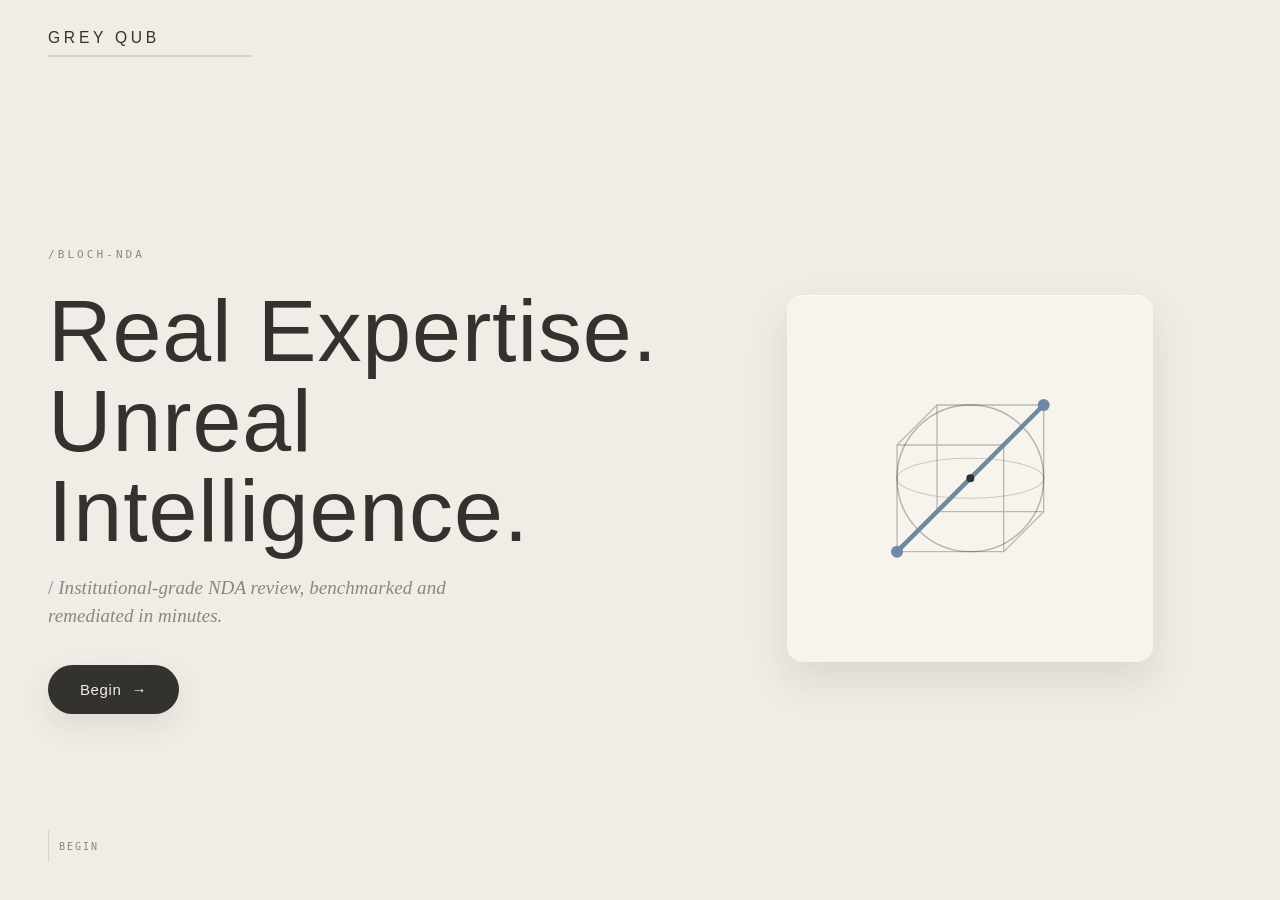
==== commit 88273814: "Refine bloch-NDA app chrome: header, activity sphere, buttons, toggle, doc viewer Follow-up polish o" ====
--- a/app/index.html
+++ b/app/index.html
@@ -1,4 +1,4 @@
-<!doctype html><html lang="en"><head><script>!function(){try{var t=localStorage.getItem("concordia-theme")||(window.matchMedia&&window.matchMedia("(prefers-color-scheme: dark)").matches?"dark":"light");document.documentElement.setAttribute("data-theme",t)}catch(e){document.documentElement.setAttribute("data-theme","light")}}()</script><meta charset="utf-8"/><meta name="viewport" content="width=device-width,initial-scale=1,viewport-fit=cover"/><meta name="theme-color" content="#f1ede6" id="themeColorMeta"/><link rel="icon" type="image/svg+xml" href="./assets/icon.svg"/><link rel="icon" type="image/png" sizes="32x32" href="./assets/icon-32.png"/><link rel="icon" type="image/png" sizes="16x16" href="./assets/icon-16.png"/><link rel="apple-touch-icon" sizes="180x180" href="./assets/icon-180.png"/><link rel="manifest" href="./manifest.json"/><meta name="description" content="bloch-NDA by Grey Qub — automated NDA intelligence benchmarked to institutional standards. Reviewed, analyzed and remediated in minutes."/><meta http-equiv="Content-Security-Policy" content=" default-src 'self'; script-src 'self' 'unsafe-inline'; style-src 'self' 'unsafe-inline' https://fonts.googleapis.com; font-src 'self' https://fonts.gstatic.com; connect-src 'self' http://127.0.0.1:8000 http://localhost:* https://concordia-nda-plus-production.up.railway.app; img-src 'self' data:; "><title>bloch-NDA — Grey Qub</title><link rel="preconnect" href="https://fonts.googleapis.com"><link rel="preconnect" href="https://fonts.gstatic.com" crossorigin><link href="https://fonts.googleapis.com/css2?family=Space+Grotesk:wght@300;400;500;700&family=Newsreader:ital,wght@0,300;0,400;1,400&family=IBM+Plex+Mono:wght@400;500&display=swap" rel="stylesheet"><script defer="defer" src="./static/js/main.8eb6d5e9.js"></script><link href="./static/css/main.a614cf0d.css" rel="stylesheet"><link href="./static/css/grey-qub.css" rel="stylesheet"><style>
+<!doctype html><html lang="en"><head><script>!function(){try{var t=localStorage.getItem("concordia-theme");if(!t){t="light";localStorage.setItem("concordia-theme","light")}document.documentElement.setAttribute("data-theme",t)}catch(e){document.documentElement.setAttribute("data-theme","light")}}()</script><meta charset="utf-8"/><meta name="viewport" content="width=device-width,initial-scale=1,viewport-fit=cover"/><meta name="theme-color" content="#f1ede6" id="themeColorMeta"/><link rel="icon" type="image/svg+xml" href="./assets/icon.svg"/><link rel="icon" type="image/png" sizes="32x32" href="./assets/icon-32.png"/><link rel="icon" type="image/png" sizes="16x16" href="./assets/icon-16.png"/><link rel="apple-touch-icon" sizes="180x180" href="./assets/icon-180.png"/><link rel="manifest" href="./manifest.json"/><meta name="description" content="bloch-NDA by Grey Qub — automated NDA intelligence benchmarked to institutional standards. Reviewed, analyzed and remediated in minutes."/><meta http-equiv="Content-Security-Policy" content=" default-src 'self'; script-src 'self' 'unsafe-inline'; style-src 'self' 'unsafe-inline' https://fonts.googleapis.com; font-src 'self' https://fonts.gstatic.com; connect-src 'self' http://127.0.0.1:8000 http://localhost:* https://concordia-nda-plus-production.up.railway.app; img-src 'self' data:; "><title>bloch-NDA — Grey Qub</title><link rel="preconnect" href="https://fonts.googleapis.com"><link rel="preconnect" href="https://fonts.gstatic.com" crossorigin><link href="https://fonts.googleapis.com/css2?family=Space+Grotesk:wght@300;400;500;700&family=Newsreader:ital,wght@0,300;0,400;1,400&family=IBM+Plex+Mono:wght@400;500&display=swap" rel="stylesheet"><script defer="defer" src="./static/js/main.8eb6d5e9.js"></script><link href="./static/css/main.a614cf0d.css" rel="stylesheet"><link href="./static/css/grey-qub.css" rel="stylesheet"><style>
 /* ---- bloch-NDA splash — mirrors the Grey Qub landing hero ---- */
 .gq-splash{position:fixed;inset:0;z-index:10000;display:flex;flex-direction:column;
   background:var(--color-bg);color:var(--color-text);isolation:isolate;
--- a/app/static/css/grey-qub.css
+++ b/app/static/css/grey-qub.css
@@ -127,10 +127,6 @@
 .header-brand{
   font-family:var(--font-heading); background:none; border:none; padding:0; gap:12px; align-items:center;
 }
-.header-brand::before{ /* Bloch-axis mini mark */
-  content:''; width:26px; height:26px; flex:none;
-  background:url("../../assets/mark.svg") center/contain no-repeat;
-}
 .brand-nda{ font-family:var(--font-heading); font-weight:300; font-size:19px; letter-spacing:.01em; color:var(--color-text); }
 .brand-plus{ font-family:var(--font-heading); color:var(--color-accent); font-weight:500; font-size:19px; margin-left:0; }
 .brand-separator{ background-color:var(--color-border); height:16px; }
@@ -202,3 +198,63 @@
 *::-webkit-scrollbar-thumb{ background:var(--scrollbar-thumb); border-radius:100px; }
 *::-webkit-scrollbar-thumb:hover{ background:var(--scrollbar-thumb-hover); }
 *::-webkit-scrollbar-track{ background:transparent; }
+
+/* ==========================================================================
+   REFINEMENTS
+   ========================================================================== */
+
+/* (1) Flip the header lockup → GREY QUB · bloch-NDA (bloch-NDA right of the
+   divider). The leading mark is dropped; the live sphere at far right now
+   carries the Bloch mark. */
+.brand-concordia{ order:1; }
+.brand-separator{ order:2; }
+.brand-nda{ order:3; }
+.brand-plus{ order:3; }
+
+/* (2) Swap the far-right backend tri-bars for a slowly rotating Bloch sphere,
+   reading as a live "system running" indicator. */
+.status-tribars .tribars-loader{ display:none; }
+.status-tribars::before{
+  content:''; width:22px; height:22px; display:inline-block; flex:none;
+  background:url("../../assets/spin.svg") center/contain no-repeat;
+  animation:gq-orbit 6s linear infinite; transform-origin:50% 50%;
+}
+.status-tribars.checking::before{ animation-duration:1.6s; }
+.status-tribars.error::before,.status-tribars.disconnected::before{ opacity:.55; animation-play-state:paused; }
+@keyframes gq-orbit{ to{ transform:rotate(360deg); } }
+@media (prefers-reduced-motion:reduce){ .status-tribars::before{ animation:none; } }
+
+/* (3) Soft, tactile pill buttons (New Document / Analyze) — the website's
+   raised-CTA feel. */
+.btn{ padding:11px 22px; box-shadow:var(--shadow-out); }
+.btn-primary{ background:var(--color-text); color:var(--color-bg); box-shadow:var(--shadow-out); }
+.btn-primary:hover:not(:disabled){ background:var(--color-accent); color:var(--color-bg); transform:translateY(-2px); box-shadow:var(--shadow-lg); }
+.btn-secondary{ background:var(--color-surface); color:var(--color-text); border:1px solid var(--color-border-light); box-shadow:var(--shadow-out); }
+.btn-secondary:hover:not(:disabled){ background:var(--color-surface); border-color:var(--color-accent); color:var(--color-accent); transform:translateY(-2px); box-shadow:var(--shadow-lg); }
+.btn:disabled{ box-shadow:var(--shadow-sm); opacity:.5; transform:none; }
+
+/* (4) Theme switch as a physical button: raised (up) in light, pressed-in
+   (inset) in dark, with a fully opaque icon. */
+.theme-toggle{
+  width:38px; height:38px; border-radius:50%; border:1px solid var(--color-border-light);
+  background:var(--color-surface); color:var(--color-text); box-shadow:var(--shadow-out);
+  transition:box-shadow .3s var(--ease),transform .15s var(--ease),background .3s var(--ease),color .3s var(--ease);
+}
+.theme-toggle svg{ opacity:1; }
+.theme-toggle:hover{ color:var(--color-accent); border-color:var(--color-accent); transform:translateY(-1px); }
+.theme-toggle:active{ transform:translateY(1px); }
+[data-theme=dark] .theme-toggle{ background:var(--color-bg-soft); box-shadow:var(--shadow-in); border-color:var(--color-border-subtle); }
+[data-theme=dark] .theme-toggle:hover{ box-shadow:var(--shadow-in); transform:none; color:var(--color-accent); }
+
+/* (5) Document viewer as paper on a warm mat — soft, layered border/shadow. */
+.document-container{ background:var(--color-bg-soft); padding:28px; }
+[data-theme=light] .document-container{ background:var(--color-bg-soft); }
+.document-content{
+  background:var(--doc-bg); color:var(--doc-text); border-radius:12px;
+  border:1px solid var(--color-border-light);
+  box-shadow:0 1px 0 rgba(255,255,255,0.6) inset, 0 2px 6px rgba(60,55,45,0.08), 0 22px 46px rgba(60,55,45,0.16);
+}
+[data-theme=light] .document-content{
+  border:1px solid rgba(51,50,47,0.10);
+  box-shadow:0 1px 0 rgba(255,255,255,0.7) inset, 0 2px 6px rgba(60,55,45,0.06), 0 20px 44px rgba(60,55,45,0.12);
+}
